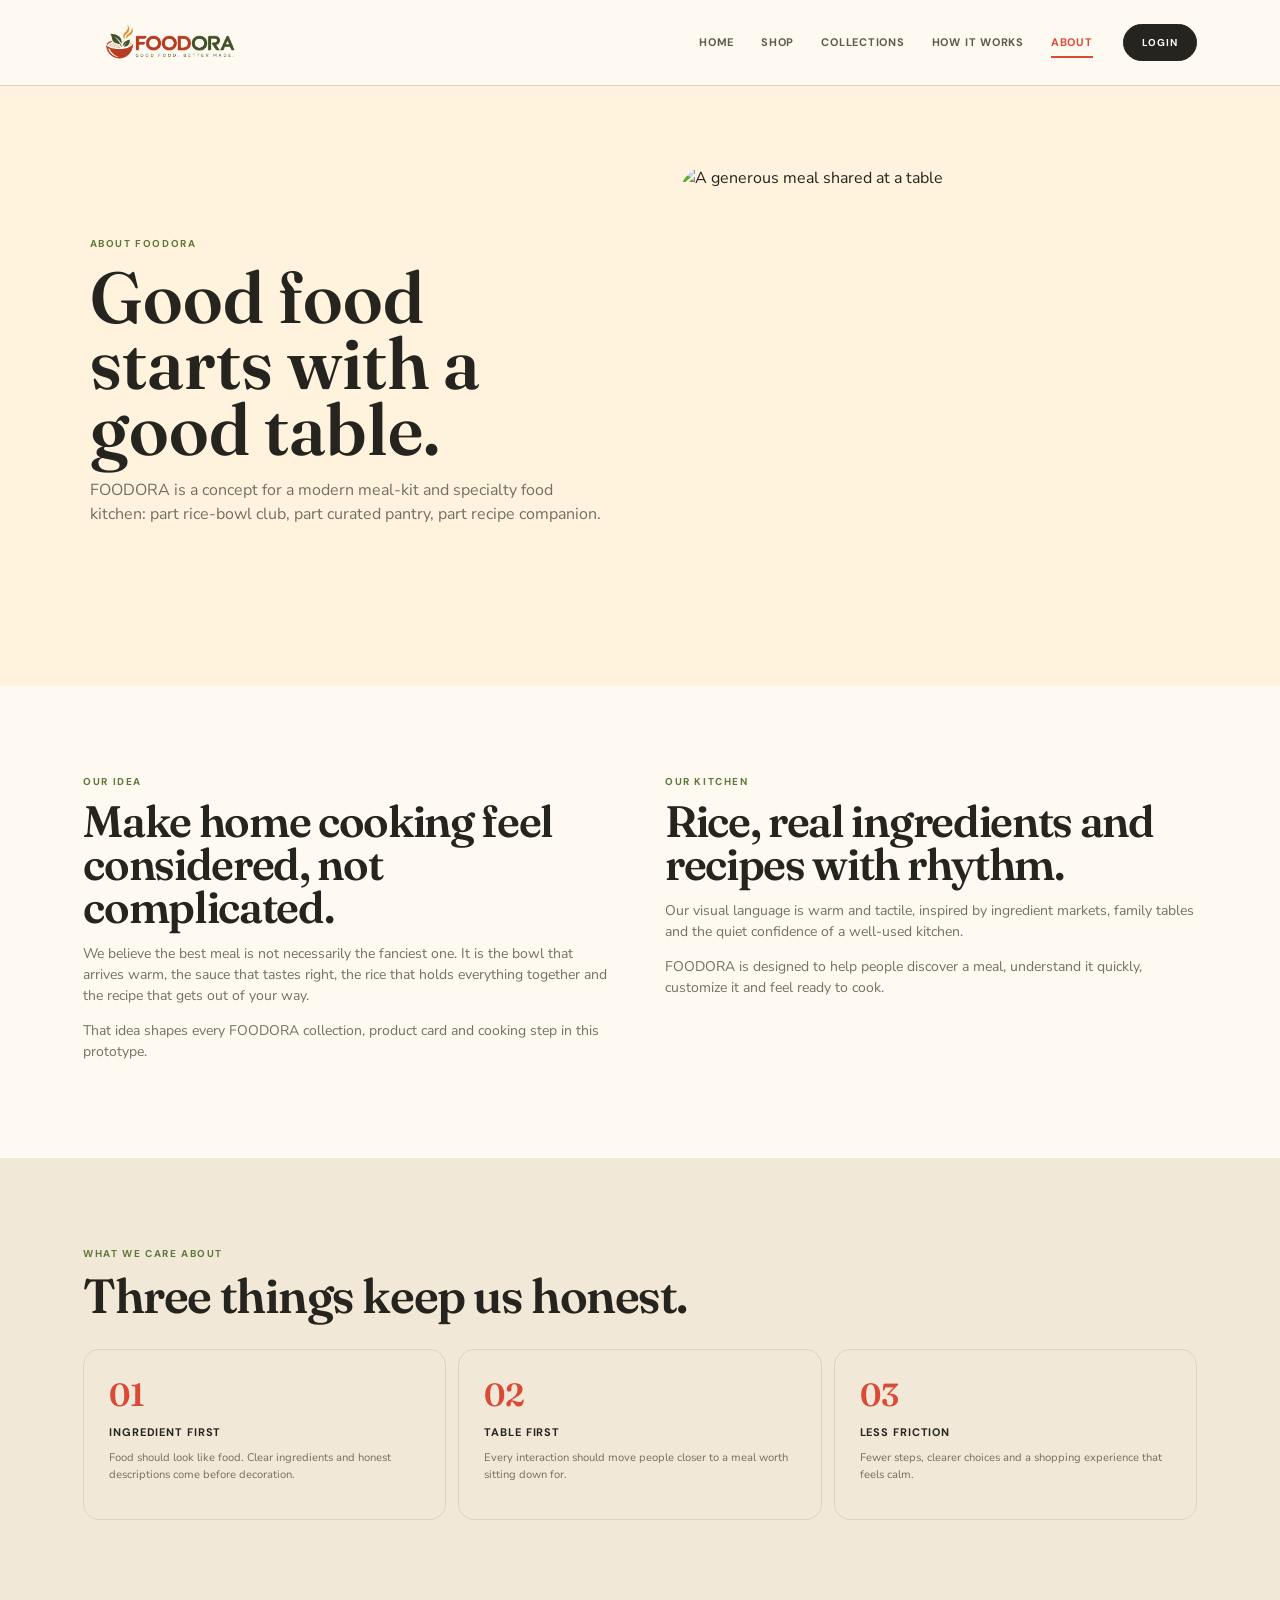
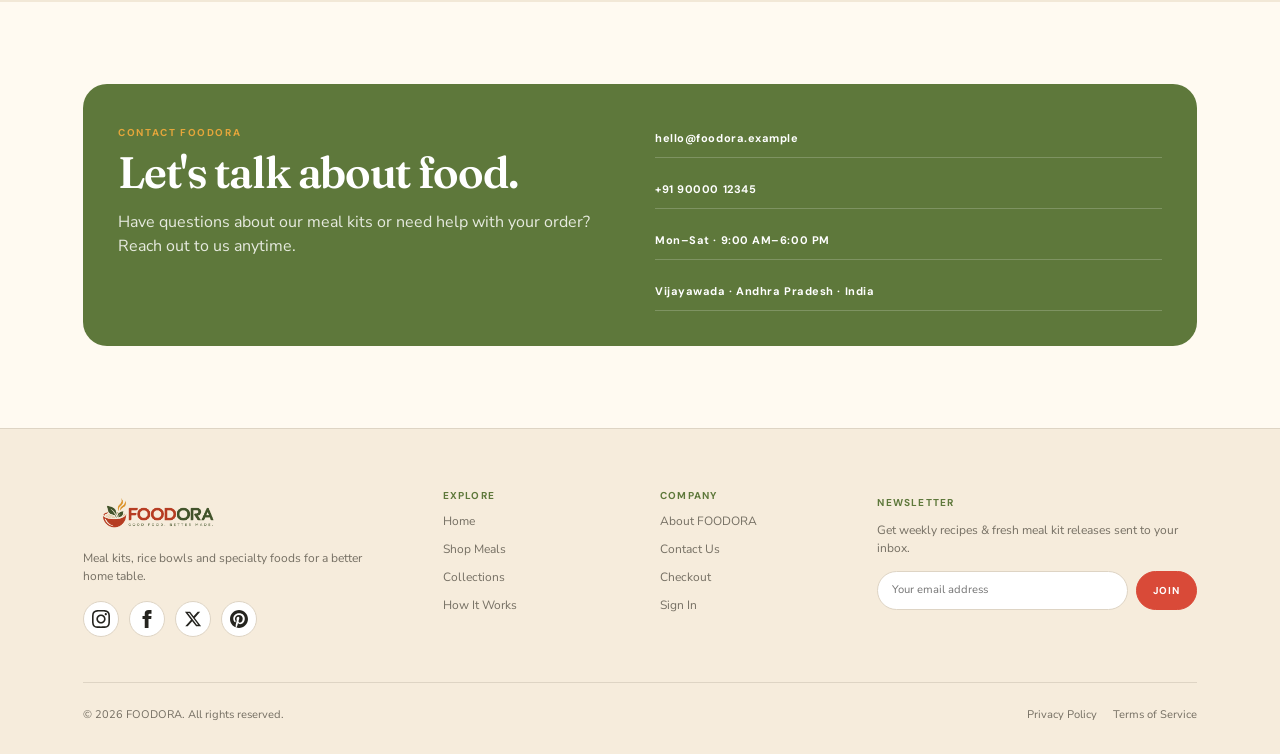
==== about.html @ ffc826ae "cret1" ====
<!doctype html><html lang="en"><head><meta charset="utf-8"><meta name="viewport" content="width=device-width,initial-scale=1"><title>About — FOODORA</title><link rel="stylesheet" href="assets/css/style.css"><link rel="stylesheet" href="assets/css/dark-mode.css"></head><body>
<header class="site-header"><a href="index.html"><img class="brand" src="assets/images/foodora-logo.png" alt="FOODORA"></a><button class="menu-toggle" onclick="toggleMenu()" aria-label="Open navigation">☰</button><nav><a href="index.html">HOME</a><a href="shop.html">SHOP</a><a href="collections.html">COLLECTIONS</a><a href="how-it-works.html">HOW IT WORKS</a><a class="active" href="about.html">ABOUT</a></nav><a class="login-btn" href="login.html">LOGIN</a></header>
<main><section class="about-hero"><div><span class="eyebrow">ABOUT FOODORA</span><h1>Good food starts with a good table.</h1><p>FOODORA is a concept for a modern meal-kit and specialty food kitchen: part rice-bowl club, part curated pantry, part recipe companion.</p></div><div class="about-image"><img src="https://images.unsplash.com/photo-1504674900247-0877df9cc836?auto=format&fit=crop&w=1400&q=85" alt="A generous meal shared at a table"></div></section>
<section class="section"><div class="about-grid"><div class="about-copy"><span class="eyebrow">OUR IDEA</span><h2>Make home cooking feel considered, not complicated.</h2><p>We believe the best meal is not necessarily the fanciest one. It is the bowl that arrives warm, the sauce that tastes right, the rice that holds everything together and the recipe that gets out of your way.</p><p>That idea shapes every FOODORA collection, product card and cooking step in this prototype.</p></div><div class="about-copy"><span class="eyebrow">OUR KITCHEN</span><h2>Rice, real ingredients and recipes with rhythm.</h2><p>Our visual language is warm and tactile, inspired by ingredient markets, family tables and the quiet confidence of a well-used kitchen.</p><p>FOODORA is designed to help people discover a meal, understand it quickly, customize it and feel ready to cook.</p></div></div></section>
<section class="section alt"><div class="section-head"><div><span class="eyebrow">WHAT WE CARE ABOUT</span><h2>Three things keep us honest.</h2></div></div><div class="values"><div class="value"><strong>01</strong><h3>INGREDIENT FIRST</h3><p>Food should look like food. Clear ingredients and honest descriptions come before decoration.</p></div><div class="value"><strong>02</strong><h3>TABLE FIRST</h3><p>Every interaction should move people closer to a meal worth sitting down for.</p></div><div class="value"><strong>03</strong><h3>LESS FRICTION</h3><p>Fewer steps, clearer choices and a shopping experience that feels calm.</p></div></div></section>
<section class="section" id="contact"><div class="contact-card"><div><span class="eyebrow" style="color:#e5a63b">CONTACT FOODORA</span><h2>Let's talk about food.</h2><p>Have questions about our meal kits or need help with your order? Reach out to us anytime.</p></div><div class="contact-details"><a href="mailto:hello@foodora.example">hello@foodora.example</a><a href="tel:+919000012345">+91 90000 12345</a><a href="#">Mon–Sat · 9:00 AM–6:00 PM</a><a href="#">Vijayawada · Andhra Pradesh · India</a></div></div></section>
</main><footer class="footer"><div class="footer-container"><div class="footer-main"><div class="footer-brand"><img src="assets/images/foodora-logo.png" alt="FOODORA"><p>Meal kits, rice bowls and specialty foods for a better home table.</p><div class="footer-social"><a href="#" aria-label="Instagram" class="social-icon"><svg width="18" height="18" fill="currentColor" viewBox="0 0 24 24"><path d="M12 2.163c3.204 0 3.584.012 4.85.07 3.252.148 4.771 1.691 4.919 4.919.058 1.265.069 1.645.069 4.849 0 3.205-.012 3.584-.069 4.849-.149 3.225-1.664 4.771-4.919 4.919-1.266.058-1.644.07-4.85.07-3.204 0-3.584-.012-4.849-.07-3.26-.149-4.771-1.699-4.919-4.92-.058-1.265-.07-1.644-.07-4.849 0-3.204.013-3.583.07-4.849.149-3.227 1.664-4.771 4.919-4.919 1.266-.057 1.645-.069 4.849-.069zm0-2.163c-3.259 0-3.667.014-4.947.072-4.358.2-6.78 2.618-6.98 6.98-.059 1.281-.073 1.689-.073 4.948 0 3.259.014 3.668.072 4.948.2 4.358 2.618 6.78 6.98 6.98 1.281.058 1.689.072 4.948.072 3.259 0 3.668-.014 4.948-.072 4.354-.2 6.782-2.618 6.979-6.98.059-1.28.073-1.689.073-4.948 0-3.259-.014-3.667-.072-4.947-.196-4.354-2.617-6.78-6.979-6.98-1.281-.059-1.69-.073-4.949-.073zm0 5.838c-3.403 0-6.162 2.759-6.162 6.162s2.759 6.163 6.162 6.163 6.162-2.759 6.162-6.163c0-3.403-2.759-6.162-6.162-6.162zm0 10.162c-2.209 0-4-1.79-4-4 0-2.209 1.791-4 4-4s4 1.791 4 4c0 2.21-1.791 4-4 4zm6.406-11.845c-.796 0-1.441.645-1.441 1.44s.645 1.44 1.441 1.44c.795 0 1.439-.645 1.439-1.44s-.644-1.44-1.439-1.44z"/></svg></a><a href="#" aria-label="Facebook" class="social-icon"><svg width="18" height="18" fill="currentColor" viewBox="0 0 24 24"><path d="M9 8H6v4h3v12h5V12h3.642L18 8h-4V6.333C14 5.374 14.5 5 15.5 5H18V0h-3.808C10.592 0 9 1.583 9 4.615V8z"/></svg></a><a href="#" aria-label="Twitter" class="social-icon"><svg width="18" height="18" fill="currentColor" viewBox="0 0 24 24"><path d="M18.244 2.25h3.308l-7.227 8.26 8.502 11.24H16.17l-5.214-6.817L4.99 21.75H1.68l7.73-8.835L1.254 2.25H8.08l4.713 6.231zm-1.161 17.52h1.833L7.084 4.126H5.117z"/></svg></a><a href="#" aria-label="Pinterest" class="social-icon"><svg width="18" height="18" fill="currentColor" viewBox="0 0 24 24"><path d="M12.017 0C5.396 0 .029 5.367.029 11.987c0 5.079 3.158 9.417 7.618 11.162-.105-.949-.199-2.403.041-3.439.219-.937 1.406-5.957 1.406-5.957s-.359-.72-.359-1.781c0-1.663.967-2.911 2.168-2.911 1.024 0 1.518.769 1.518 1.688 0 1.029-.653 2.567-.992 3.992-.285 1.193.6 2.165 1.775 2.165 2.128 0 3.768-2.245 3.768-5.487 0-2.861-2.063-4.869-5.008-4.869-3.41 0-5.409 2.562-5.409 5.199 0 1.033.394 2.143.889 2.741.099.12.112.225.085.345-.09.375-.293 1.199-.334 1.363-.053.225-.172.271-.401.165-1.495-.69-2.433-2.878-2.433-4.646 0-3.776 2.748-7.252 7.92-7.252 4.158 0 7.392 2.967 7.392 6.923 0 4.135-2.607 7.462-6.233 7.462-1.214 0-2.354-.629-2.758-1.379l-.749 2.848c-.269 1.045-1.004 2.352-1.498 3.146 1.123.345 2.306.535 3.55.535 6.607 0 11.985-5.365 11.985-11.987C23.97 5.367 18.62 0 12.017 0z"/></svg></a></div></div><div class="footer-col"><b>EXPLORE</b><a href="index.html">Home</a><a href="shop.html">Shop Meals</a><a href="collections.html">Collections</a><a href="how-it-works.html">How It Works</a></div><div class="footer-col"><b>COMPANY</b><a href="about.html">About FOODORA</a><a href="#contact">Contact Us</a><a href="checkout.html">Checkout</a><a href="login.html">Sign In</a></div><div class="footer-newsletter"><b>NEWSLETTER</b><p>Get weekly recipes & fresh meal kit releases sent to your inbox.</p><form class="newsletter-form" onsubmit="event.preventDefault();toast('Subscribed to FOODORA updates!');this.reset()"><input type="email" placeholder="Your email address" required aria-label="Email address for newsletter"><button type="submit">JOIN</button></form></div></div><div class="footer-bottom"><p>© 2026 FOODORA. All rights reserved.</p><div class="footer-legal"><a href="about.html">Privacy Policy</a><a href="about.html">Terms of Service</a></div></div></div></footer><script src="assets/js/main.js"></script></body></html>
---- assets/css/style.css ----
@import url('https://fonts.googleapis.com/css2?family=DM+Sans:wght@400;500;600;700&family=Fraunces:opsz,wght@9..144,500;9..144,600;9..144,700&family=Nunito+Sans:wght@400;600;700&display=swap');

:root {
    --cream: #fff3de;
    --paper: #fffaf1;
    --ink: #25241f;
    --muted: #756f63;
    --red: #d94a38;
    --green: #5e783b;
    --mustard: #e5a63b;
    --line: #ded4c4;
    --shadow: 0 20px 60px rgba(60, 45, 25, .11);
    --serif: 'Fraunces', serif;
    --sans: 'Nunito Sans', sans-serif;
    --nav: 'DM Sans', sans-serif
}

* {
    box-sizing: border-box
}

html {
    scroll-behavior: smooth
}

body {
    margin: 0;
    background: var(--paper);
    color: var(--ink);
    font-family: var(--sans);
    line-height: 1.5
}

a {
    text-decoration: none;
    color: inherit
}

button,
input,
select {
    font: inherit
}

button {
    cursor: pointer
}

img {
    display: block
}

.site-header {
    height: 86px;
    padding: 0 6.5%;
    display: flex;
    align-items: center;
    gap: 30px;
    border-bottom: 1px solid var(--line);
    position: sticky;
    top: 0;
    z-index: 50;
    background: rgba(255, 250, 241, .96);
    backdrop-filter: blur(16px)
}

.brand {
    width: 178px;
    height: 58px;
    display: block;
    object-fit: contain;
    object-position: left center
}

.site-header nav {
    display: flex;
    gap: 27px;
    margin-left: auto;
    align-items: center
}

.site-header nav a {
    font-family: var(--nav);
    font-size: 11px;
    font-weight: 700;
    letter-spacing: .07em;
    color: #5f5a50;
    position: relative;
    padding: 8px 0
}

.site-header nav a:hover,
.site-header nav a.active {
    color: var(--red)
}

.site-header nav a.active:after {
    content: '';
    position: absolute;
    height: 2px;
    background: var(--red);
    left: 0;
    right: 0;
    bottom: 1px
}

.login-btn {
    border: 1px solid var(--ink);
    background: var(--ink);
    color: #fff;
    border-radius: 999px;
    padding: 11px 18px;
    font: 700 10px var(--nav);
    letter-spacing: .1em
}

.login-btn:hover {
    background: var(--red);
    border-color: var(--red)
}

.menu-toggle {
    display: none;
    border: 1px solid var(--line);
    background: var(--cream);
    width: 40px;
    height: 40px;
    border-radius: 50%;
    font-size: 20px
}

.eyebrow {
    font: 700 10px var(--nav);
    letter-spacing: .16em;
    color: var(--green);
    text-transform: uppercase
}

.hero {
    padding: 74px 6.5% 85px;
    display: grid;
    grid-template-columns: 1fr 1fr;
    gap: 7%;
    align-items: center;
    min-height: 650px;
    background: radial-gradient(circle at 85% 40%, rgba(229, 166, 59, .18), transparent 33%), var(--cream)
}

.hero h1 {
    font: 600 clamp(58px, 7vw, 94px)/.91 var(--serif);
    margin: 14px 0 25px;
    letter-spacing: -.04em
}

.hero h1 em,
.section h2 em,
.pairing-section em {
    color: var(--red);
    font-style: italic
}

.hero-copy>p:not(.eyebrow) {
    max-width: 570px;
    color: var(--muted);
    font-size: 17px;
    line-height: 1.7
}

.hero-actions {
    display: flex;
    gap: 15px;
    align-items: center;
    margin-top: 32px
}

.primary-btn,
.outline-btn {
    display: inline-flex;
    align-items: center;
    justify-content: center;
    border-radius: 999px;
    padding: 14px 22px;
    font: 700 10px var(--nav);
    letter-spacing: .1em;
    text-transform: uppercase;
    transition: .25s
}

.primary-btn {
    background: var(--red);
    color: #fff;
    border: 1px solid var(--red)
}

.primary-btn:hover {
    transform: translateY(-2px);
    box-shadow: 0 12px 25px rgba(217, 74, 56, .2)
}

.outline-btn {
    background: transparent;
    border: 1px solid var(--ink)
}

.outline-btn:hover {
    background: var(--ink);
    color: #fff
}

.text-link {
    font: 700 10px var(--nav);
    letter-spacing: .1em;
    color: var(--ink)
}

.hero-visual {
    position: relative;
    min-height: 480px;
    display: grid;
    place-items: center
}

.hero-plate {
    width: min(450px, 85%);
    aspect-ratio: 1;
    border-radius: 50%;
    overflow: hidden;
    box-shadow: var(--shadow);
    border: 15px solid rgba(255, 255, 255, .7);
    transform: rotate(-3deg)
}

.hero-plate img {
    width: 100%;
    height: 100%;
    object-fit: cover
}

.floating-note {
    position: absolute;
    background: #fffaf1;
    border: 1px solid var(--line);
    padding: 12px 15px;
    border-radius: 12px;
    box-shadow: var(--shadow);
    font: 700 10px var(--nav);
    letter-spacing: .08em;
    color: var(--ink)
}

.note-a {
    top: 11%;
    left: 5%
}

.note-b {
    right: 0;
    bottom: 16%
}

.note-c {
    left: 9%;
    bottom: 4%;
    color: var(--red)
}

.section {
    padding: 82px 6.5%
}

.section.alt {
    background: #f2e8d7
}

.section-head {
    display: flex;
    justify-content: space-between;
    align-items: end;
    gap: 25px;
    margin-bottom: 30px
}

.section h2 {
    font: 600 48px/.98 var(--serif);
    margin: 8px 0 0;
    letter-spacing: -.03em
}

.collection-rail {
    display: grid;
    grid-auto-flow: column;
    grid-auto-columns: minmax(145px, 1fr);
    overflow-x: auto;
    gap: 14px;
    padding-bottom: 8px;
    scrollbar-width: thin
}

.collection-rail a {
    background: #fff;
    border: 1px solid var(--line);
    border-radius: 18px;
    padding: 10px;
    min-width: 145px;
    transition: .25s;
    display: flex;
    flex-direction: column;
    height: 100%
}

.collection-rail a:hover {
    transform: translateY(-4px);
    box-shadow: var(--shadow);
    border-color: var(--mustard)
}

.rail-image {
    display: block;
    aspect-ratio: 1;
    border-radius: 12px;
    overflow: hidden;
    margin-bottom: 10px
}

.rail-image img {
    width: 100%;
    height: 100%;
    object-fit: cover
}

.collection-rail b {
    display: block;
    font: 700 11px var(--nav)
}

.collection-rail small {
    font-size: 10px;
    color: var(--muted);
    margin-top: auto
}

.product-grid {
    display: grid;
    grid-template-columns: repeat(4, 1fr);
    gap: 18px
}

.product-card {
    background: #fff;
    border: 1px solid var(--line);
    border-radius: 20px;
    overflow: hidden;
    transition: .28s;
    min-width: 0;
    display: flex;
    flex-direction: column;
    height: 100%
}

.product-card:hover {
    transform: translateY(-5px);
    box-shadow: var(--shadow)
}

.meal-image {
    position: relative;
    display: block;
    aspect-ratio: 1.08;
    overflow: hidden;
    background: #eee;
    flex: none
}

.meal-image img {
    position: absolute;
    inset: 0;
    width: 100%;
    height: 100%;
    object-fit: cover;
    transition: opacity .4s, transform .55s
}

.meal-image img:nth-of-type(2) {
    opacity: 0
}

.product-card:hover .meal-image img:first-of-type {
    opacity: 0;
    transform: scale(1.04)
}

.product-card:hover .meal-image img:nth-of-type(2) {
    opacity: 1;
    transform: scale(1.04)
}

.badge {
    position: absolute;
    z-index: 2;
    top: 12px;
    left: 12px;
    background: var(--cream);
    color: var(--green);
    padding: 6px 10px;
    border-radius: 999px;
    font: 700 9px var(--nav);
    letter-spacing: .09em
}

.view-meal {
    position: absolute;
    z-index: 3;
    right: 12px;
    bottom: 12px;
    background: rgba(255, 250, 241, .96);
    color: var(--ink);
    padding: 8px 12px;
    border-radius: 999px;
    font: 700 9px var(--nav);
    letter-spacing: .08em;
    opacity: 0;
    transform: translateY(6px);
    transition: .25s
}

.product-card:hover .view-meal {
    opacity: 1;
    transform: none
}

.meal-image.added img:first-of-type {
    transform: scale(1.08)
}

.product-info {
    padding: 17px;
    display: flex;
    flex-direction: column;
    flex: 1;
    justify-content: space-between
}

.card-meta {
    display: flex;
    justify-content: space-between;
    color: var(--muted);
    font: 700 10px var(--nav);
    letter-spacing: .08em
}

.card-meta span:last-child {
    color: var(--red)
}

.product-info h3 {
    font: 600 24px/1.05 var(--serif);
    margin: 11px 0 7px
}

.product-info p {
    font-size: 12px;
    color: var(--muted);
    margin: 0 0 16px;
    line-height: 1.55;
    min-height: auto
}

.price-row {
    display: flex;
    align-items: center;
    justify-content: space-between;
    gap: 10px;
    margin-top: auto;
    padding-top: 10px
}

.price-row b {
    font: 700 16px var(--nav)
}

.price-row del {
    font-size: 11px;
    color: var(--muted);
    margin-left: 6px
}

.add {
    border: 1px solid var(--ink);
    background: var(--ink);
    color: #fff;
    padding: 10px 14px;
    border-radius: 999px;
    font: 700 9px var(--nav);
    letter-spacing: .08em;
    white-space: nowrap
}

.add:hover {
    background: var(--red);
    border-color: var(--red)
}

.story-grid {
    display: grid;
    grid-template-columns: .9fr 1.1fr;
    gap: 8%;
    align-items: start
}

.story-copy h2 {
    font: 600 56px/.96 var(--serif);
    margin: 8px 0 18px
}

.story-copy p {
    color: var(--muted);
    max-width: 510px
}

.numbered-list {
    display: grid;
    gap: 0
}

.numbered-list div {
    display: grid;
    grid-template-columns: 52px 1fr;
    gap: 18px;
    padding: 18px 0;
    border-bottom: 1px solid var(--line)
}

.numbered-list b {
    font: 600 22px var(--serif);
    color: var(--red)
}

.numbered-list h3 {
    font: 700 13px var(--nav);
    letter-spacing: .08em;
    margin: 0 0 5px
}

.numbered-list p {
    margin: 0;
    color: var(--muted);
    font-size: 13px
}

.editorial-band {
    background: var(--green);
    color: #fff;
    display: grid;
    grid-template-columns: 1fr 1fr;
    align-items: center;
    gap: 5%;
    padding: 60px 7%;
    overflow: hidden
}

.editorial-band h2 {
    font: 600 52px/.95 var(--serif);
    margin: 8px 0
}

.editorial-band p {
    color: #e5e9dc;
    max-width: 500px
}

.editorial-band .outline-btn:hover {
    background: #fff;
    color: var(--green);
    border-color: #fff
}

.editorial-image {
    height: 300px;
    border-radius: 160px 160px 20px 20px;
    overflow: hidden
}

.editorial-image img {
    width: 100%;
    height: 100%;
    object-fit: cover
}

.page {
    padding: 75px 6.5%
}

.page-intro {
    max-width: 760px;
    margin-bottom: 45px
}

.page-intro h1 {
    font: 600 clamp(52px, 6vw, 76px)/.95 var(--serif);
    margin: 10px 0 16px
}

.page-intro p:not(.eyebrow) {
    color: var(--muted);
    font-size: 17px;
    max-width: 620px
}

.shop-layout {
    display: grid;
    grid-template-columns: 220px 1fr;
    gap: 42px
}

.filter-column {
    position: sticky;
    top: 110px;
    height: max-content
}

.filter-block {
    padding: 18px 0;
    border-bottom: 1px solid var(--line)
}

.filter-block:first-child {
    padding-top: 0
}

.filter-block h3 {
    font: 700 10px var(--nav);
    letter-spacing: .12em;
    margin: 0 0 12px
}

.filter-list {
    display: flex;
    flex-wrap: wrap;
    gap: 7px
}

.filter-list button {
    border: 1px solid var(--line);
    background: transparent;
    padding: 8px 10px;
    border-radius: 999px;
    font: 700 9px var(--nav);
    color: var(--muted)
}

.filter-list button:hover,
.filter-list button.active {
    background: var(--ink);
    color: #fff;
    border-color: var(--ink)
}

.category-stack {
    display: grid;
    gap: 7px
}

.category-stack button {
    border: 0;
    background: transparent;
    text-align: left;
    padding: 7px 0;
    font: 700 10px var(--nav);
    letter-spacing: .08em;
    color: var(--muted)
}

.category-stack button.active {
    color: var(--red);
    padding-left: 10px;
    border-left: 3px solid var(--red)
}

.price-control input {
    width: 100%;
    accent-color: var(--red)
}

.price-line {
    display: flex;
    justify-content: space-between;
    font: 700 10px var(--nav);
    margin-top: 6px
}

.shop-main {
    min-width: 0
}

.shop-toolbar {
    display: flex;
    align-items: center;
    gap: 12px;
    margin-bottom: 22px
}

.search-wrap {
    position: relative;
    flex: 1
}

.search-wrap input {
    width: 100%;
    padding: 16px 19px;
    border: 1px solid var(--line);
    background: #fff;
    border-radius: 14px;
    outline: none
}

.search-wrap input:focus {
    border-color: var(--red);
    box-shadow: 0 0 0 4px rgba(217, 74, 56, .08)
}

.search-suggestions {
    position: absolute;
    left: 0;
    right: 0;
    top: 58px;
    background: #fff;
    border: 1px solid var(--line);
    border-radius: 14px;
    box-shadow: var(--shadow);
    z-index: 20;
    display: none;
    overflow: hidden
}

.search-suggestions.show {
    display: block
}

.search-suggestions a {
    display: flex;
    gap: 10px;
    align-items: center;
    padding: 10px 12px
}

.search-suggestions a:hover {
    background: var(--cream)
}

.suggest-image {
    width: 40px;
    height: 40px;
    border-radius: 9px;
    overflow: hidden;
    flex: none
}

.suggest-image img {
    width: 100%;
    height: 100%;
    object-fit: cover
}

.search-suggestions b,
.search-suggestions small {
    display: block
}

.search-suggestions small {
    font-size: 10px;
    color: var(--muted)
}

.sort-control {
    position: relative
}

.sort-button {
    border: 1px solid var(--line);
    background: #fff;
    border-radius: 14px;
    padding: 16px 16px;
    font: 700 9px var(--nav);
    min-width: 155px;
    text-align: left
}

.sort-menu {
    display: none;
    position: absolute;
    right: 0;
    top: 53px;
    width: 190px;
    background: #fff;
    border: 1px solid var(--line);
    border-radius: 14px;
    box-shadow: var(--shadow);
    z-index: 10;
    padding: 6px
}

.sort-menu.open {
    display: grid
}

.sort-menu button {
    border: 0;
    background: transparent;
    text-align: left;
    padding: 10px;
    border-radius: 9px;
    font-size: 10px
}

.sort-menu button:hover,
.sort-menu button.active {
    background: var(--cream);
    color: var(--red)
}

.result-row {
    display: flex;
    justify-content: space-between;
    align-items: center;
    margin-bottom: 15px
}

.result-row span {
    font: 700 10px var(--nav);
    letter-spacing: .1em;
    color: var(--muted)
}

.collection-strip {
    margin: 35px 0;
    background: var(--cream);
    padding: 22px;
    border-radius: 20px
}

.collection-strip h3 {
    font: 600 28px var(--serif);
    margin: 0 0 14px
}

.collection-strip .mini-collections {
    display: flex;
    gap: 9px;
    overflow: auto
}

.mini-collections a {
    white-space: nowrap;
    border: 1px solid var(--line);
    background: #fff;
    padding: 10px 13px;
    border-radius: 999px;
    font: 700 9px var(--nav)
}

.mini-collections a:hover {
    border-color: var(--red);
    color: var(--red)
}

.shop-note {
    display: grid;
    grid-template-columns: 1fr 1fr;
    gap: 20px;
    margin-top: 65px
}

.note-panel {
    padding: 30px;
    background: var(--green);
    color: #fff;
    border-radius: 20px
}

.note-panel:nth-child(2) {
    background: var(--red)
}

.note-panel h3 {
    font: 600 34px var(--serif);
    margin: 8px 0
}

.note-panel p {
    color: #f6f0e6;
    font-size: 13px
}

.empty-results {
    grid-column: 1/-1;
    text-align: center;
    padding: 70px 20px;
    border: 1px dashed var(--line);
    border-radius: 20px
}

.empty-art {
    width: 55px;
    height: 55px;
    border: 1px solid var(--mustard);
    border-radius: 50%;
    display: grid;
    place-items: center;
    margin: 0 auto 15px;
    color: var(--red);
    font-size: 24px
}

.empty-results h3 {
    font: 600 30px var(--serif);
    margin: 0
}

.empty-results p {
    color: var(--muted)
}

.collection-grid {
    display: grid;
    grid-template-columns: repeat(3, 1fr);
    gap: 18px
}

.collection-card {
    background: #fff;
    border: 1px solid var(--line);
    border-radius: 20px;
    overflow: hidden;
    transition: .3s;
    display: flex;
    flex-direction: column;
    height: 100%
}

.collection-card:hover {
    transform: translateY(-5px);
    box-shadow: var(--shadow)
}

.collection-card.featured {
    grid-column: span 2;
    grid-row: span 2
}

.collection-image {
    height: 250px;
    overflow: hidden;
    flex: none
}

.collection-card.featured .collection-image {
    height: 370px
}

.collection-image img {
    width: 100%;
    height: 100%;
    object-fit: cover;
    transition: .6s
}

.collection-card:hover .collection-image img {
    transform: scale(1.045)
}

.collection-copy {
    padding: 22px;
    display: flex;
    flex-direction: column;
    flex: 1
}

.collection-copy>span {
    font: 700 9px var(--nav);
    letter-spacing: .12em;
    color: var(--green)
}

.collection-copy h2 {
    font: 600 32px var(--serif);
    margin: 8px 0
}

.collection-copy p {
    color: var(--muted);
    font-size: 12px;
    margin: 0 0 16px;
    line-height: 1.55;
    min-height: auto
}

.collection-copy b {
    font: 700 10px var(--nav);
    letter-spacing: .08em;
    color: var(--red);
    margin-top: auto;
    padding-top: 10px
}

.collection-extra {
    margin-top: 65px;
    display: grid;
    grid-template-columns: 1fr 1fr;
    gap: 18px
}

.collection-extra .big-copy {
    background: var(--cream);
    padding: 38px;
    border-radius: 20px
}

.big-copy h2 {
    font: 600 44px/.98 var(--serif);
    margin: 8px 0
}

.big-copy p {
    color: var(--muted)
}

.table-rules {
    display: grid;
    grid-template-columns: repeat(3, 1fr);
    gap: 10px
}

.table-rules div {
    padding: 25px;
    border: 1px solid var(--line);
    border-radius: 16px
}

.table-rules b {
    font: 600 28px var(--serif);
    color: var(--red)
}

.table-rules span {
    display: block;
    font-size: 11px;
    color: var(--muted);
    margin-top: 6px
}

.how-hero {
    display: grid;
    grid-template-columns: 1fr 1fr;
    gap: 7%;
    align-items: center;
    background: var(--cream);
    padding: 80px 7%
}

.how-hero h1 {
    font: 600 72px/.92 var(--serif);
    margin: 10px 0 18px
}

.how-visual {
    height: 450px;
    border-radius: 20px;
    overflow: hidden
}

.how-visual img {
    width: 100%;
    height: 100%;
    object-fit: cover
}

.how-steps {
    display: grid;
    grid-template-columns: repeat(4, 1fr);
    gap: 0;
    border-top: 1px solid var(--line);
    border-bottom: 1px solid var(--line)
}

.how-step {
    padding: 35px 25px;
    border-right: 1px solid var(--line)
}

.how-step:last-child {
    border-right: 0
}

.how-step strong {
    font: 600 42px var(--serif);
    color: var(--red)
}

.how-step h3 {
    font: 700 11px var(--nav);
    letter-spacing: .1em
}

.how-step p {
    color: var(--muted);
    font-size: 12px
}

.how-panels {
    display: grid;
    grid-template-columns: 1fr 1fr;
    gap: 20px
}

.how-panel {
    padding: 35px;
    border-radius: 20px;
    border: 1px solid var(--line);
    background: #fff
}

.how-panel h2 {
    font: 600 38px var(--serif);
    margin: 7px 0
}

.how-panel p {
    color: var(--muted)
}

.detail-hero {
    padding: 70px 6.5%;
    display: grid;
    grid-template-columns: 1.05fr .95fr;
    gap: 7%;
    align-items: start
}

.detail-gallery {
    position: sticky;
    top: 110px
}

.detail-main {
    aspect-ratio: 1;
    border-radius: 24px;
    overflow: hidden;
    background: var(--cream)
}

.detail-main img {
    width: 100%;
    height: 100%;
    object-fit: cover
}

.detail-thumbs {
    display: flex;
    gap: 10px;
    margin-top: 10px
}

.detail-thumbs button {
    width: 68px;
    height: 68px;
    padding: 0;
    border: 2px solid transparent;
    border-radius: 11px;
    overflow: hidden;
    background: #fff
}

.detail-thumbs button.active {
    border-color: var(--red)
}

.detail-thumbs img {
    width: 100%;
    height: 100%;
    object-fit: cover
}

.detail-copy {
    padding-top: 14px
}

.detail-copy h1 {
    font: 600 clamp(48px, 5vw, 72px)/.93 var(--serif);
    margin: 10px 0 18px
}

.detail-rating {
    color: var(--red);
    font-size: 13px
}

.detail-rating span {
    color: var(--muted);
    margin-left: 8px
}

.detail-copy>p {
    color: var(--muted);
    font-size: 16px;
    line-height: 1.75;
    max-width: 580px
}

.detail-price {
    font: 700 30px var(--nav);
    margin: 25px 0
}

.detail-price del {
    font-size: 13px;
    color: var(--muted);
    margin-left: 8px
}

.serving-choice>b {
    font: 700 9px var(--nav);
    letter-spacing: .1em
}

.serving-choice>div {
    display: flex;
    gap: 8px;
    margin-top: 9px
}

.serving-choice button {
    width: 45px;
    height: 40px;
    border: 1px solid var(--line);
    background: #fff;
    border-radius: 10px
}

.serving-choice button.active {
    background: var(--red);
    border-color: var(--red);
    color: #fff
}

.detail-facts {
    display: flex;
    flex-wrap: wrap;
    gap: 7px;
    margin: 20px 0
}

.detail-facts span {
    background: var(--cream);
    padding: 8px 11px;
    border-radius: 999px;
    font: 700 9px var(--nav)
}

.wide {
    width: 100%
}



.ingredient-section,
.nutrition-section,
.recipe-section,
.pairing-section {
    padding: 75px 6.5%;
    border-top: 1px solid var(--line)
}

.ingredient-section,
.nutrition-section,
.pairing-section {
    display: grid;
    grid-template-columns: .75fr 1.25fr;
    gap: 7%;
    align-items: start
}

.section-intro h2,
.pairing-section h2 {
    font: 600 48px/.98 var(--serif);
    margin: 8px 0 14px
}

.section-intro p,
.pairing-section>div:first-child p {
    color: var(--muted);
    font-size: 13px;
    max-width: 400px
}

.ingredient-grid {
    display: grid;
    grid-template-columns: repeat(5, 1fr);
    gap: 10px
}

.ingredient-card {
    background: var(--cream);
    border-radius: 15px;
    padding: 18px;
    min-height: 135px
}

.ingredient-card span {
    font: 600 24px var(--serif);
    color: var(--red)
}

.ingredient-card b {
    display: block;
    font-size: 13px;
    margin-top: 24px
}

.ingredient-card small {
    display: block;
    color: var(--muted);
    margin-top: 3px
}

.nutrition-grid {
    display: grid;
    grid-template-columns: repeat(5, 1fr);
    gap: 9px
}

.nutrition-grid>div {
    border: 1px solid var(--line);
    border-radius: 14px;
    padding: 16px
}

.nutrition-grid b {
    font: 700 15px var(--nav)
}

.nutrition-grid span {
    display: block;
    color: var(--muted);
    font-size: 10px;
    margin: 5px 0 14px
}

.nutrition-grid i {
    height: 5px;
    border-radius: 99px;
    background: var(--cream);
    display: block;
    overflow: hidden
}

.nutrition-grid em {
    display: block;
    width: 65%;
    height: 100%;
    background: var(--green)
}

.center {
    text-align: center;
    margin: auto
}

.recipe-section {
    background: var(--cream)
}

.progress-steps {
    display: flex;
    justify-content: center;
    gap: 8px;
    margin: 35px 0 18px
}

.progress-steps button {
    border: 1px solid var(--line);
    background: #fff;
    border-radius: 999px;
    padding: 12px 18px;
    display: flex;
    gap: 8px;
    align-items: center
}

.progress-steps button b {
    color: var(--red);
    font-size: 11px
}

.progress-steps button span {
    font: 700 9px var(--nav);
    letter-spacing: .08em
}

.progress-steps button.active {
    background: var(--red);
    border-color: var(--red);
    color: #fff
}

.progress-steps button.active b {
    color: #fff
}

.recipe-stage {
    max-width: 760px;
    margin: auto;
    background: #fff;
    border: 1px solid var(--line);
    border-radius: 20px;
    padding: 35px;
    display: flex;
    gap: 25px;
    align-items: center
}

.recipe-stage>div:first-child {
    font: 600 55px var(--serif);
    color: var(--red)
}

.recipe-stage h3 {
    font: 600 30px var(--serif);
    margin: 4px 0
}

.recipe-stage p {
    color: var(--muted);
    margin: 0
}

.pair-grid {
    display: grid;
    gap: 9px
}

.pair-card {
    display: grid;
    grid-template-columns: 70px 1fr 38px;
    gap: 12px;
    align-items: center;
    border: 1px solid var(--line);
    border-radius: 15px;
    background: #fff;
    padding: 8px
}

.pair-card>div {
    width: 70px;
    height: 70px;
    border-radius: 10px;
    overflow: hidden
}

.pair-card img {
    width: 100%;
    height: 100%;
    object-fit: cover
}

.pair-card span b,
.pair-card span small {
    display: block
}

.pair-card span small {
    color: var(--muted);
    font-size: 10px;
    margin-top: 4px
}

.pair-card button {
    border: 0;
    width: 34px;
    height: 34px;
    border-radius: 50%;
    background: var(--cream);
    font-size: 20px
}

.checkout {
    padding: 75px 6.5%;
    display: grid;
    grid-template-columns: 1.1fr .9fr;
    gap: 7%;
    align-items: start
}

.checkout h1 {
    font: 600 60px/.95 var(--serif);
    margin: 8px 0 35px
}

.checkout-form {
    display: grid;
    gap: 15px
}

.checkout-form label {
    font: 700 9px var(--nav);
    letter-spacing: .08em
}

.checkout-form input,
.checkout-form textarea {
    display: block;
    width: 100%;
    margin-top: 7px;
    border: 1px solid var(--line);
    border-radius: 12px;
    padding: 14px;
    background: #fff;
    outline: none
}

.checkout-form textarea {
    min-height: 100px;
    resize: vertical
}

.slot-grid {
    display: grid;
    grid-template-columns: repeat(3, 1fr);
    gap: 8px;
    margin-top: 7px
}

.slot {
    border: 1px solid var(--line);
    background: #fff;
    border-radius: 12px;
    padding: 12px;
    text-align: left
}

.slot b,
.slot span {
    display: block
}

.slot b {
    font-size: 11px
}

.slot span {
    font-size: 10px;
    color: var(--muted);
    margin-top: 4px
}

.slot.active {
    border-color: var(--red);
    box-shadow: inset 0 0 0 1px var(--red);
    background: var(--cream)
}

.payment-row {
    display: flex;
    gap: 8px
}

.payment-row label {
    border: 1px solid var(--line);
    background: #fff;
    border-radius: 12px;
    padding: 12px;
    flex: 1;
    letter-spacing: 0
}

.payment-row input {
    width: auto;
    display: inline-block;
    margin: 0
}

.checkout-summary {
    background: var(--cream);
    border-radius: 20px;
    padding: 25px;
    position: sticky;
    top: 110px
}

.checkout-summary h2 {
    font: 600 30px var(--serif);
    margin: 5px 0 18px
}

.order-line {
    display: grid;
    grid-template-columns: 55px 1fr auto;
    gap: 10px;
    align-items: center;
    padding: 12px 0;
    border-bottom: 1px solid var(--line)
}

.order-thumb {
    width: 55px;
    height: 55px;
    border-radius: 99px;
    overflow: hidden
}

.order-thumb img {
    width: 100%;
    height: 100%;
    object-fit: cover
}

.order-line b,
.order-line small {
    display: block
}

.order-line small {
    color: var(--muted);
    font-size: 10px;
    margin-top: 3px
}

.summary-total {
    display: flex;
    justify-content: space-between;
    margin-top: 18px;
    font: 700 15px var(--nav)
}

.confirmation-card {
    grid-column: 1/-1;
    text-align: center;
    padding: 80px 20px
}

.success-mark {
    display: grid;
    place-items: center;
    width: 70px;
    height: 70px;
    background: var(--green);
    color: #fff;
    border-radius: 50%;
    margin: 0 auto 20px;
    font-size: 28px
}

.confirmation-card h1 {
    font: 600 72px/.9 var(--serif)
}

.confirmation-card h1 em {
    color: var(--red);
    font-style: italic
}

.confirmation-card p {
    color: var(--muted)
}

.about-hero {
    padding: 80px 7%;
    display: grid;
    grid-template-columns: 1fr 1fr;
    gap: 7%;
    background: var(--cream);
    align-items: center
}

.about-hero h1 {
    font: 600 72px/.92 var(--serif);
    margin: 10px 0
}

.about-hero p {
    color: var(--muted);
    font-size: 16px;
    max-width: 560px
}

.about-image {
    height: 440px;
    border-radius: 30px 30px 160px 30px;
    overflow: hidden
}

.about-image img {
    width: 100%;
    height: 100%;
    object-fit: cover
}

.about-grid {
    display: grid;
    grid-template-columns: 1fr 1fr;
    gap: 50px
}

.about-copy h2,
.contact-card h2 {
    font: 600 44px/.98 var(--serif);
    margin: 8px 0
}

.about-copy p {
    color: var(--muted);
    font-size: 14px
}

.values {
    display: grid;
    grid-template-columns: repeat(3, 1fr);
    gap: 12px
}

.value {
    padding: 25px;
    border: 1px solid var(--line);
    border-radius: 16px
}

.value strong {
    font: 600 32px var(--serif);
    color: var(--red)
}

.value h3 {
    font: 700 11px var(--nav);
    letter-spacing: .08em
}

.value p {
    color: var(--muted);
    font-size: 11px
}

.contact-card {
    background: var(--green);
    color: #fff;
    border-radius: 24px;
    padding: 35px;
    display: grid;
    grid-template-columns: 1fr 1fr;
    gap: 30px
}

.contact-card p {
    color: #e6eadf
}

.contact-details {
    display: grid;
    gap: 12px
}

.contact-details a {
    padding: 12px 0;
    border-bottom: 1px solid rgba(255, 255, 255, .2);
    font: 700 11px var(--nav);
    letter-spacing: .05em
}

.footer {
    padding: 60px 6.5% 30px;
    border-top: 1px solid var(--line);
    background: #f6ecdc;
}

.footer-container {
    max-width: 1250px;
    margin: 0 auto;
}

.footer-main {
    display: grid;
    grid-template-columns: 1.8fr 1fr 1fr 1.8fr;
    gap: 40px;
    margin-bottom: 45px;
}

.footer-brand img {
    width: 150px;
    height: 50px;
    object-fit: contain;
    object-position: left;
}

.footer-brand p {
    color: var(--muted);
    max-width: 300px;
    font-size: 12px;
    margin: 10px 0 16px;
    line-height: 1.5;
}

.footer-social {
    display: flex;
    gap: 10px;
    align-items: center;
}

.social-icon {
    display: inline-flex;
    align-items: center;
    justify-content: center;
    width: 36px;
    height: 36px;
    border-radius: 50%;
    background: #fff;
    border: 1px solid var(--line);
    color: var(--ink);
    transition: .25s;
}

.social-icon:hover {
    background: var(--red);
    color: #fff;
    border-color: var(--red);
    transform: translateY(-2px);
}

.footer-col {
    display: flex;
    flex-direction: column;
    gap: 10px;
}

.footer-col b,
.footer-newsletter b {
    font: 700 10px var(--nav);
    letter-spacing: .12em;
    color: var(--green);
}

.footer-col a {
    font-size: 12px;
    color: var(--muted);
    transition: .2s;
}

.footer-col a:hover {
    color: var(--red);
    text-decoration: underline;
}

.footer-newsletter p {
    color: var(--muted);
    font-size: 12px;
    margin: 8px 0 14px;
    line-height: 1.5;
}

.newsletter-form {
    display: flex;
    gap: 8px;
}

.newsletter-form input {
    flex: 1;
    padding: 10px 14px;
    border: 1px solid var(--line);
    border-radius: 999px;
    font-size: 11px;
    outline: none;
    background: #fff;
}

.newsletter-form input:focus {
    border-color: var(--red);
}

.newsletter-form button {
    background: var(--red);
    color: #fff;
    border: 1px solid var(--red);
    padding: 10px 16px;
    border-radius: 999px;
    font: 700 10px var(--nav);
    letter-spacing: .08em;
    transition: .25s;
}

.newsletter-form button:hover {
    background: var(--ink);
    border-color: var(--ink);
}

.footer-bottom {
    display: flex;
    justify-content: space-between;
    align-items: center;
    padding-top: 24px;
    border-top: 1px solid var(--line);
    font-size: 11px;
    color: var(--muted);
}

.footer-bottom p {
    margin: 0;
}

.footer-legal {
    display: flex;
    gap: 16px;
}

.footer-legal a {
    color: var(--muted);
    transition: .2s;
}

.footer-legal a:hover {
    color: var(--red);
}

.cart-overlay {
    position: fixed;
    inset: 0;
    background: rgba(35, 31, 25, .42);
    z-index: 80
}

.cart-drawer {
    position: fixed;
    right: 0;
    top: 0;
    bottom: 0;
    width: min(450px, 100%);
    background: #fffaf1;
    z-index: 81;
    box-shadow: -20px 0 70px rgba(0, 0, 0, .16);
    display: flex;
    flex-direction: column;
    animation: drawer .28s ease
}

.cart-head {
    padding: 25px;
    border-bottom: 1px solid var(--line);
    display: flex;
    justify-content: space-between;
    align-items: start
}

.cart-head h2 {
    font: 600 32px var(--serif);
    margin: 4px 0
}

.cart-head h2 small {
    font: 700 9px var(--nav);
    background: var(--red);
    color: #fff;
    padding: 5px 8px;
    border-radius: 999px
}

.icon-close {
    border: 1px solid var(--line);
    background: #fff;
    width: 35px;
    height: 35px;
    border-radius: 50%;
    font-size: 20px
}

.cart-body {
    padding: 10px 25px;
    overflow: auto;
    flex: 1
}

.cart-item {
    display: grid;
    grid-template-columns: 58px 1fr auto;
    gap: 12px;
    align-items: center;
    padding: 15px 0;
    border-bottom: 1px solid var(--line)
}

.cart-thumb {
    width: 58px;
    height: 58px;
    border-radius: 10px;
    overflow: hidden
}

.cart-thumb img {
    width: 100%;
    height: 100%;
    object-fit: cover
}

.cart-info b {
    display: block;
    font-size: 12px
}

.cart-info small {
    display: block;
    color: var(--muted);
    font-size: 10px;
    margin: 4px 0
}

.qty {
    display: flex;
    gap: 7px;
    align-items: center
}

.qty button {
    border: 1px solid var(--line);
    background: #fff;
    width: 25px;
    height: 25px;
    border-radius: 50%
}

.cart-footer {
    padding: 20px 25px;
    border-top: 1px solid var(--line)
}

.cart-footer>div {
    display: flex;
    justify-content: space-between;
    font: 700 10px var(--nav);
    padding: 5px 0
}

.cart-total {
    font-size: 16px !important;
    border-top: 1px solid var(--line);
    margin-top: 8px;
    padding-top: 14px !important
}

.toast {
    position: fixed;
    left: 50%;
    bottom: 25px;
    transform: translate(-50%, 20px);
    opacity: 0;
    z-index: 100;
    color: #fff;
    background: var(--ink);
    padding: 12px 17px;
    border-radius: 999px;
    display: flex;
    gap: 99px;
    align-items: center;
    font: 700 10px var(--nav);
    box-shadow: var(--shadow);
    transition: .25s
}

.toast.show {
    opacity: 1;
    transform: translate(-50%, 0)
}

.toast span {
    color: #b9d28e
}

.empty-cart {
    text-align: center;
    padding: 70px 10px
}

.empty-cart h3 {
    font: 600 28px var(--serif);
    margin: 0
}

.empty-cart p {
    color: var(--muted);
    font-size: 12px
}

.auth {
    min-height: 100vh;
    display: grid;
    place-items: center;
    background: var(--cream);
    padding: 25px
}

.auth-shell {
    width: min(900px, 100%);
    display: grid;
    grid-template-columns: 1fr 1fr;
    background: #fff;
    border: 1px solid var(--line);
    border-radius: 24px;
    overflow: hidden;
    box-shadow: var(--shadow)
}

.auth-art {
    padding: 45px;
    background: var(--green);
    color: #fff;
    display: flex;
    flex-direction: column;
    justify-content: space-between;
    min-height: 560px
}

.auth-art img {
    width: 170px;
    height: 65px;
    object-fit: contain;
    object-position: left;
    filter: brightness(0) invert(1)
}

.auth-art h1 {
    font: 600 54px/.94 var(--serif)
}

.auth-art p {
    color: #e5eadc
}

.auth-form {
    padding: 45px
}

.auth-form h1 {
    font: 600 42px var(--serif);
    margin: 0 0 7px
}

.auth-form>p {
    color: var(--muted);
    font-size: 12px
}

.auth-form label {
    display: block;
    font: 700 9px var(--nav);
    letter-spacing: .08em;
    margin: 17px 0
}

.auth-form input {
    display: block;
    width: 100%;
    margin-top: 7px;
    padding: 13px;
    border: 1px solid var(--line);
    border-radius: 11px;
    background: #fff
}

.auth-form .small {
    font-size: 10px;
    color: var(--muted)
}

.auth-form .small a {
    color: var(--red);
    font-weight: 700
}

.auth-back {
    font: 700 9px var(--nav);
    letter-spacing: .08em
}

.auth-card {
    background: #fff;
    border: 1px solid var(--line);
    border-radius: 20px;
    padding: 35px;
    max-width: 450px;
    margin: 20px auto;
    text-align: center;
    box-shadow: var(--shadow)
}

.btn.primary.full {
    display: flex;
    width: 100%;
    text-align: center;
    margin-top: 20px;
    background: var(--red);
    color: #fff;
    border-radius: 999px;
    padding: 14px;
    font: 700 10px var(--nav);
    justify-content: center;
    border: 1px solid var(--red);
    transition: .25s
}

.btn.primary.full:hover {
    background: #b83a2b
}

.text-link.centered {
    display: block;
    text-align: center;
    margin-top: 12px;
    font: 700 10px var(--nav);
    color: var(--ink)
}

.mobile-only {
    display: none
}

@keyframes drawer {
    from {
        transform: translateX(100%)
    }

    to {
        transform: none
    }
}

@media(max-width:1050px) {
    .site-header nav {
        gap: 15px
    }

    .product-grid {
        grid-template-columns: repeat(3, 1fr)
    }

    .hero {
        gap: 4%
    }

    .ingredient-grid,
    .nutrition-grid {
        grid-template-columns: repeat(3, 1fr)
    }

    .collection-grid {
        grid-template-columns: repeat(2, 1fr)
    }

    .collection-card.featured {
        grid-column: span 2
    }

    .shop-layout {
        grid-template-columns: 190px 1fr
    }

    .how-steps {
        grid-template-columns: repeat(2, 1fr)
    }

    .how-step:nth-child(2) {
        border-right: 0
    }

    .how-step:nth-child(-n+2) {
        border-bottom: 1px solid var(--line)
    }
}

@media(max-width:760px) {
    .site-header {
        height: 70px;
        padding: 0 5%;
        gap: 10px
    }

    .brand {
        width: 140px;
        height: 52px
    }

    .site-header nav {
        display: none;
        position: absolute;
        left: 0;
        right: 0;
        top: 70px;
        background: #fffaf1;
        border-bottom: 1px solid var(--line);
        padding: 20px 5%;
        flex-direction: column;
        align-items: stretch;
        gap: 4px;
        box-shadow: var(--shadow)
    }

    .site-header.menu-open nav {
        display: flex
    }

    .site-header nav a {
        padding: 12px 0
    }

    .menu-toggle {
        display: block;
        margin-left: auto
    }

    .login-btn {
        padding: 10px 14px
    }

    .hero {
        grid-template-columns: 1fr;
        padding: 50px 5%;
        text-align: center
    }

    .hero h1 {
        font-size: 58px
    }

    .hero-copy>p:not(.eyebrow) {
        font-size: 14px
    }

    .hero-actions {
        justify-content: center;
        flex-wrap: wrap
    }

    .hero-visual {
        min-height: 340px
    }

    .hero-plate {
        width: 290px
    }

    .floating-note {
        font-size: 9px
    }

    .section,
    .page {
        padding: 55px 5%
    }

    .section h2 {
        font-size: 39px
    }

    .section-head {
        align-items: start
    }

    .product-grid {
        grid-template-columns: 1fr 1fr;
        gap: 10px
    }

    .product-info {
        padding: 12px
    }

    .product-info h3 {
        font-size: 19px
    }

    .product-info p {
        font-size: 11px;
        min-height: auto
    }

    .add {
        font-size: 9px;
        padding: 9px 11px
    }

    .card-meta {
        font-size: 9px
    }

    .story-grid,
    .editorial-band,
    .about-grid,
    .contact-card,
    .shop-note,
    .collection-extra,
    .how-panels {
        grid-template-columns: 1fr
    }

    .story-copy h2 {
        font-size: 46px
    }

    .editorial-image {
        height: 260px
    }

    .shop-layout {
        grid-template-columns: 1fr
    }

    .filter-column {
        position: static
    }

    .filter-block {
        padding: 12px 0
    }

    .category-stack {
        display: flex;
        overflow: auto
    }

    .category-stack button {
        white-space: nowrap;
        border: 1px solid var(--line);
        border-radius: 999px;
        padding: 8px 10px
    }

    .category-stack button.active {
        padding-left: 10px;
        border-left: 1px solid var(--red);
        background: var(--ink);
        color: #fff
    }

    .shop-toolbar {
        align-items: stretch;
        flex-direction: column
    }

    .sort-button {
        width: 100%
    }

    .sort-menu {
        left: 0;
        right: auto;
        width: 100%
    }

    .collection-grid {
        grid-template-columns: 1fr
    }

    .collection-card.featured {
        grid-column: auto;
        grid-row: auto
    }

    .collection-card.featured .collection-image,
    .collection-image {
        height: 260px
    }

    .table-rules {
        grid-template-columns: 1fr
    }

    .how-hero,
    .about-hero {
        grid-template-columns: 1fr;
        padding: 55px 5%
    }

    .how-hero h1,
    .about-hero h1 {
        font-size: 55px
    }

    .how-visual,
    .about-image {
        height: 330px
    }

    .how-steps {
        grid-template-columns: 1fr
    }

    .how-step {
        border-right: 0 !important;
        border-bottom: 1px solid var(--line)
    }

    .detail-hero,
    .checkout {
        grid-template-columns: 1fr;
        padding: 50px 5%
    }

    .detail-gallery {
        position: static
    }

    .detail-copy h1 {
        font-size: 50px
    }

    .ingredient-section,
    .nutrition-section,
    .pairing-section {
        grid-template-columns: 1fr;
        padding: 55px 5%
    }

    .ingredient-grid,
    .nutrition-grid {
        grid-template-columns: 1fr 1fr
    }

    .progress-steps {
        justify-content: flex-start;
        overflow: auto
    }

    .recipe-stage {
        padding: 25px
    }

    .recipe-stage>div:first-child {
        font-size: 42px
    }

    .slot-grid {
        grid-template-columns: 1fr
    }

    .checkout h1 {
        font-size: 50px
    }

    .checkout-summary {
        position: static
    }

    .footer-main {
        grid-template-columns: 1fr 1fr;
        gap: 30px
    }

    .auth-shell {
        grid-template-columns: 1fr
    }

    .auth-art {
        display: none
    }

    .auth-form {
        padding: 35px
    }

    .mobile-only {
        display: block
    }
}

@media(max-width:600px) {
    .footer-main {
        grid-template-columns: 1fr;
        gap: 25px
    }

    .footer-bottom {
        flex-direction: column;
        gap: 12px;
        text-align: center
    }

    .newsletter-form {
        flex-direction: column
    }
}

@media(max-width:460px) {
    .product-grid {
        grid-template-columns: 1fr
    }

    .product-info p {
        min-height: auto
    }

    .hero h1 {
        font-size: 52px
    }

    .collection-rail {
        grid-auto-columns: 135px
    }

    .ingredient-grid,
    .nutrition-grid {
        grid-template-columns: 1fr
    }

    .brand {
        width: 128px
    }

    .login-btn {
        font-size: 9px;
        padding: 9px 11px
    }
}

.social-auth-divider {
    display: flex;
    align-items: center;
    text-align: center;
    color: var(--muted);
    font-size: 10px;
    font-weight: 700;
    margin: 18px 0;
    letter-spacing: .08em;
}
.social-auth-divider::before,
.social-auth-divider::after {
    content: '';
    flex: 1;
    border-bottom: 1px solid var(--line);
}
.social-auth-divider::before {
    margin-right: 12px;
}
.social-auth-divider::after {
    margin-left: 12px;
}

.social-login-btns {
    display: flex;
    flex-direction: column;
    gap: 10px;
}
.social-login-btn {
    display: flex;
    align-items: center;
    justify-content: center;
    gap: 10px;
    width: 100%;
    padding: 12px;
    border-radius: 999px;
    border: 1px solid var(--line);
    background: #fff;
    color: var(--ink);
    font: 700 10px var(--nav);
    letter-spacing: .05em;
    transition: .25s;
}
.social-login-btn:hover {
    border-color: var(--ink);
    background: var(--cream);
}
---- assets/css/dark-mode.css ----
@media(prefers-color-scheme:dark){:root{--paper:#211f1a;--cream:#312c24;--ink:#f8f0e3;--muted:#d4ccbd;--line:#514a3e;--paper2:#27231e;--green:#8bae6b;--red:#f17a68}body{background:var(--paper);color:var(--ink)}.site-header{background:rgba(33,31,26,.96)}.site-header nav a{color:#d4ccbd}.site-header nav a.active,.site-header nav a:hover{color:var(--red)}.site-header nav a.active:after{background:var(--red)}.login-btn,.add,.filter-list button:hover,.filter-list button.active{background:var(--ink);color:#211f1a;border-color:var(--ink);font-weight:700}.login-btn:hover,.add:hover{background:var(--red);border-color:var(--red);color:#ffffff}.outline-btn{color:var(--ink);border-color:var(--ink)}.outline-btn:hover{background:var(--ink);color:#211f1a}.text-link{color:var(--ink)}.eyebrow{color:var(--green)}.badge{background:#3a3329;color:var(--green);border:1px solid #514a3e}.view-meal{background:rgba(41,37,31,.95);color:var(--ink)}.floating-note{background:#29251f;border-color:var(--line);color:var(--ink)}.floating-note.note-c{color:var(--red)}.product-card,.collection-card,.how-panel,.auth-shell,.auth-form,.checkout-form input,.checkout-form textarea,.checkout-summary,.search-wrap input,.sort-button,.sort-menu,.sort-menu button,.search-suggestions,.serving-choice button,.detail-thumbs button,.pair-card,.recipe-stage,.cart-drawer,.slot,.payment-row label,.auth-card{background:#29251f;color:var(--ink)}.product-info p,.page-intro p,.section-intro p,.story-copy p,.how-step p,.collection-copy p,.pairing-section p,.checkout-form input::placeholder,.checkout-form textarea::placeholder,.auth-form>p,.auth-form .small{color:var(--muted)}.card-meta{color:var(--muted)}.card-meta span:last-child{color:var(--red)}.section.alt,.shop-note .note-panel:first-child,.collection-strip,.ingredient-card,.detail-facts span,.empty-cart .outline-btn{background:#3a3329}.footer{background:#171512}.footer-col a,.footer p,.footer-newsletter p,.footer-bottom,.footer-legal a{color:var(--muted)}.footer-col a:hover,.footer-legal a:hover{color:var(--red)}.footer-col b,.footer-newsletter b{color:var(--green)}.social-icon{background:#29251f;border-color:var(--line);color:var(--ink)}.social-icon:hover{background:var(--red);border-color:var(--red);color:#ffffff}.newsletter-form input{background:#29251f;color:var(--ink);border-color:var(--line)}.newsletter-form button:hover{background:var(--ink);color:#211f1a;border-color:var(--ink)}.about-hero,.hero,.how-hero{background:#332d24}.search-suggestions a:hover,.sort-menu button:hover,.sort-menu button.active,.slot.active{background:#3a3329}.auth{background:#211f1a}.auth-form input{background:#211f1a;color:var(--ink)}.auth-art img{filter:brightness(0) invert(1)}.payment-row label{border-color:var(--line)}.category-stack button.active{background:#3a3329;color:var(--red);border-color:var(--red)}.social-login-btn{background:#29251f;color:var(--ink);border-color:var(--line)}.social-login-btn:hover{background:#3a3329;border-color:var(--ink)}}
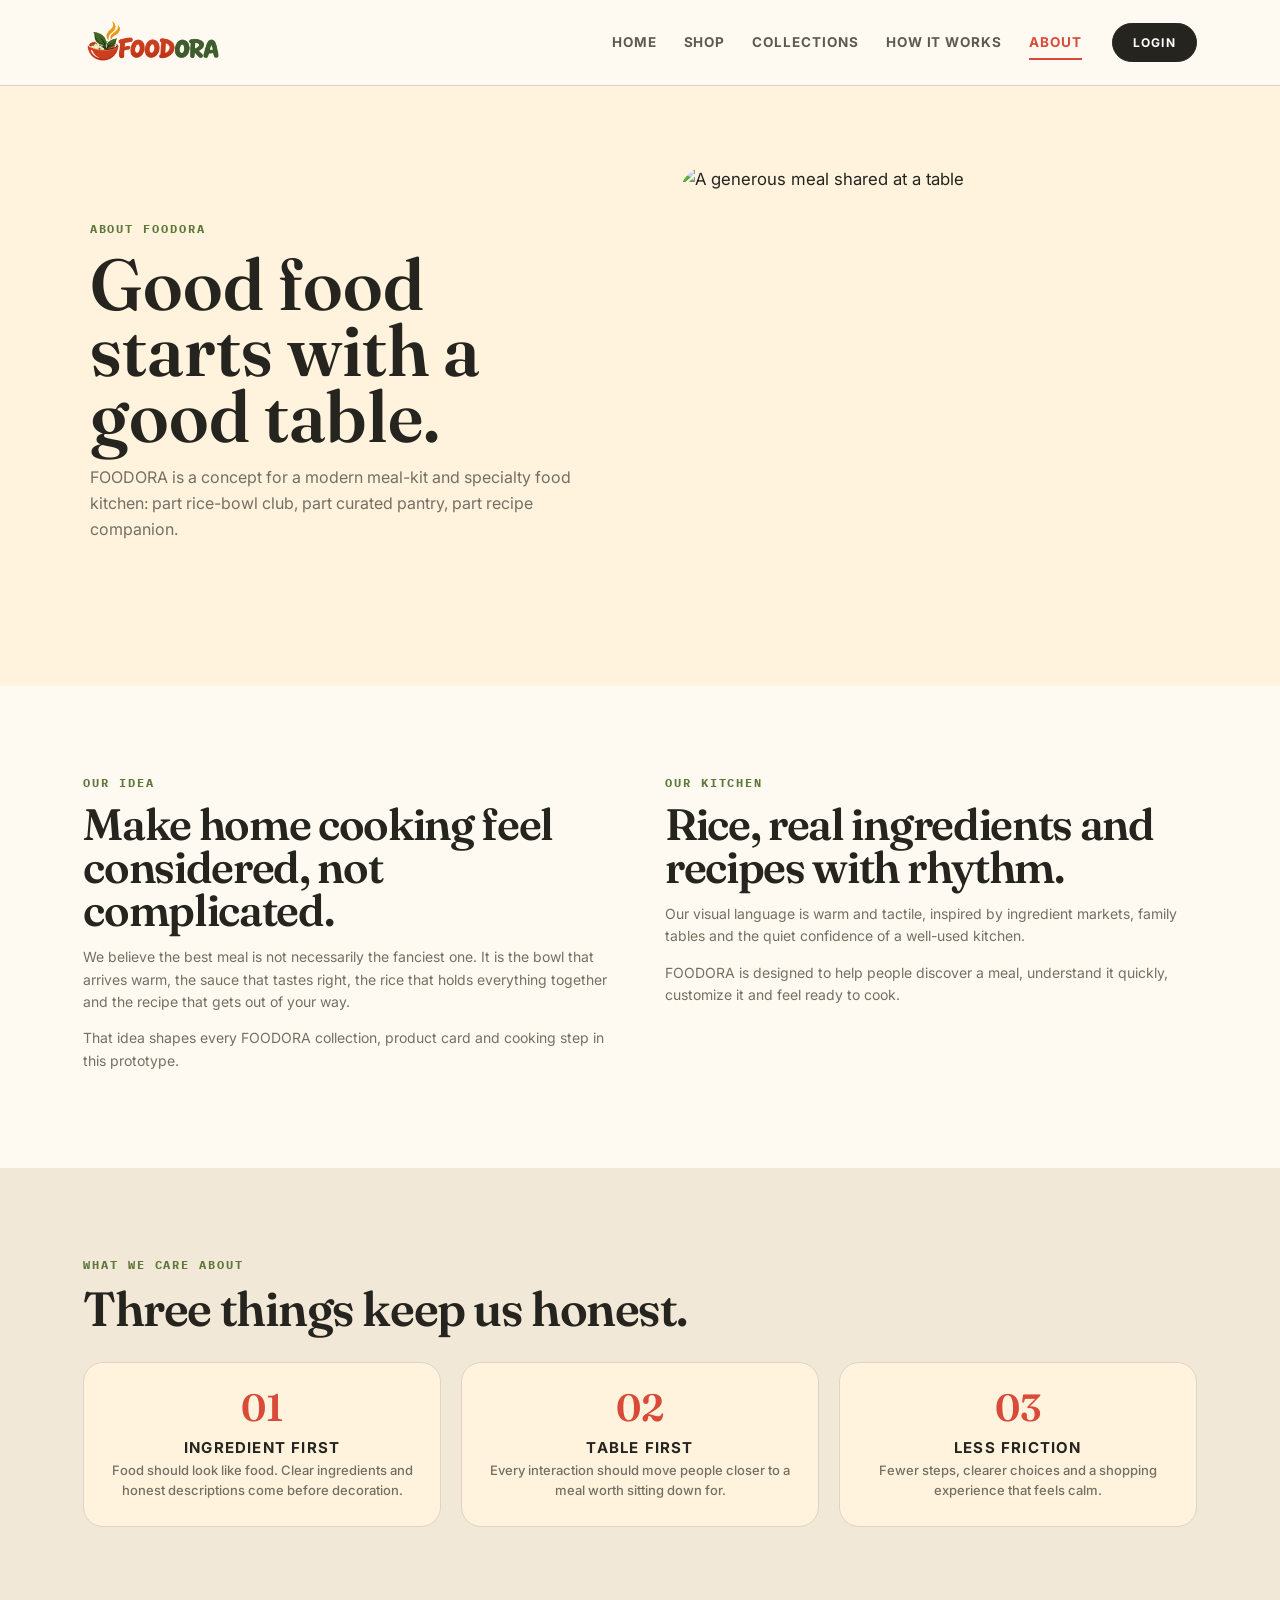
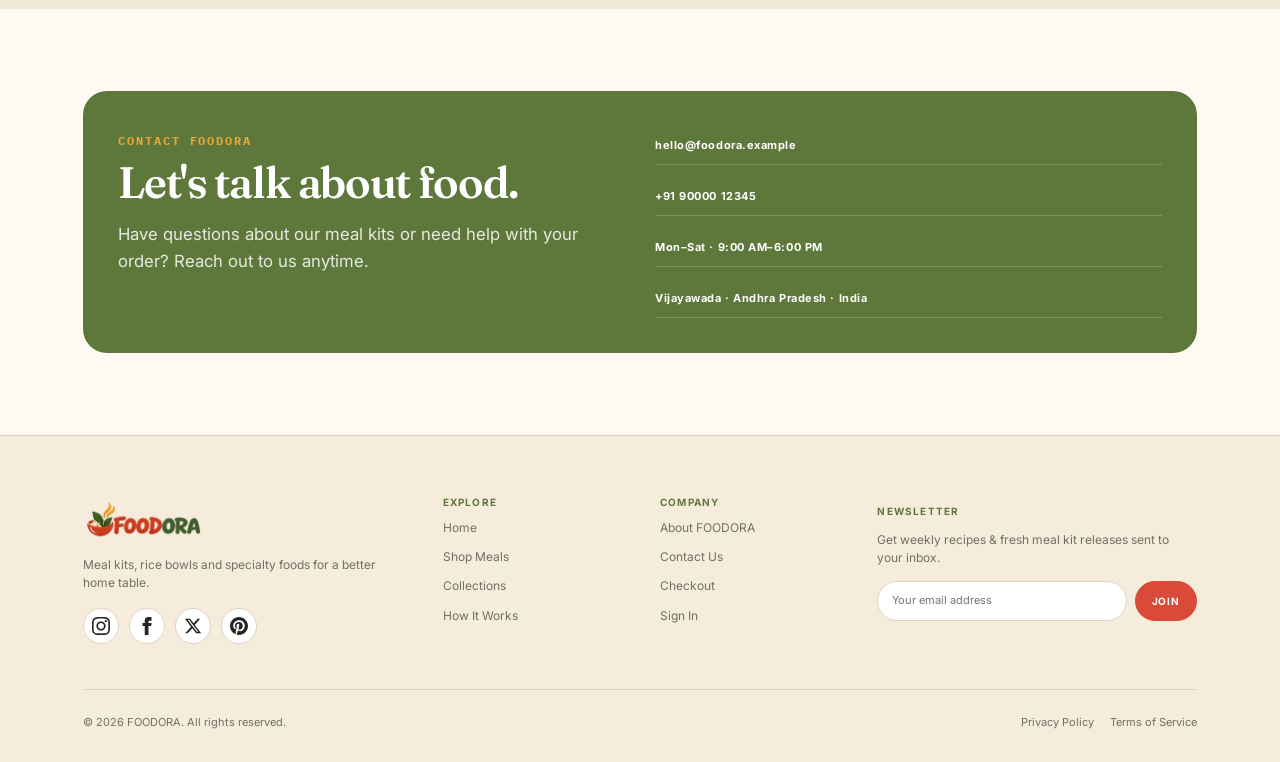
==== commit dbf8e763: "complete" ====
--- a/about.html
+++ b/about.html
@@ -1,7 +1,127 @@
-<!doctype html><html lang="en"><head><meta charset="utf-8"><meta name="viewport" content="width=device-width,initial-scale=1"><title>About — FOODORA</title><link rel="stylesheet" href="assets/css/style.css"><link rel="stylesheet" href="assets/css/dark-mode.css"></head><body>
-<header class="site-header"><a href="index.html"><img class="brand" src="assets/images/foodora-logo.png" alt="FOODORA"></a><button class="menu-toggle" onclick="toggleMenu()" aria-label="Open navigation">☰</button><nav><a href="index.html">HOME</a><a href="shop.html">SHOP</a><a href="collections.html">COLLECTIONS</a><a href="how-it-works.html">HOW IT WORKS</a><a class="active" href="about.html">ABOUT</a></nav><a class="login-btn" href="login.html">LOGIN</a></header>
-<main><section class="about-hero"><div><span class="eyebrow">ABOUT FOODORA</span><h1>Good food starts with a good table.</h1><p>FOODORA is a concept for a modern meal-kit and specialty food kitchen: part rice-bowl club, part curated pantry, part recipe companion.</p></div><div class="about-image"><img src="https://images.unsplash.com/photo-1504674900247-0877df9cc836?auto=format&fit=crop&w=1400&q=85" alt="A generous meal shared at a table"></div></section>
-<section class="section"><div class="about-grid"><div class="about-copy"><span class="eyebrow">OUR IDEA</span><h2>Make home cooking feel considered, not complicated.</h2><p>We believe the best meal is not necessarily the fanciest one. It is the bowl that arrives warm, the sauce that tastes right, the rice that holds everything together and the recipe that gets out of your way.</p><p>That idea shapes every FOODORA collection, product card and cooking step in this prototype.</p></div><div class="about-copy"><span class="eyebrow">OUR KITCHEN</span><h2>Rice, real ingredients and recipes with rhythm.</h2><p>Our visual language is warm and tactile, inspired by ingredient markets, family tables and the quiet confidence of a well-used kitchen.</p><p>FOODORA is designed to help people discover a meal, understand it quickly, customize it and feel ready to cook.</p></div></div></section>
-<section class="section alt"><div class="section-head"><div><span class="eyebrow">WHAT WE CARE ABOUT</span><h2>Three things keep us honest.</h2></div></div><div class="values"><div class="value"><strong>01</strong><h3>INGREDIENT FIRST</h3><p>Food should look like food. Clear ingredients and honest descriptions come before decoration.</p></div><div class="value"><strong>02</strong><h3>TABLE FIRST</h3><p>Every interaction should move people closer to a meal worth sitting down for.</p></div><div class="value"><strong>03</strong><h3>LESS FRICTION</h3><p>Fewer steps, clearer choices and a shopping experience that feels calm.</p></div></div></section>
-<section class="section" id="contact"><div class="contact-card"><div><span class="eyebrow" style="color:#e5a63b">CONTACT FOODORA</span><h2>Let's talk about food.</h2><p>Have questions about our meal kits or need help with your order? Reach out to us anytime.</p></div><div class="contact-details"><a href="mailto:hello@foodora.example">hello@foodora.example</a><a href="tel:+919000012345">+91 90000 12345</a><a href="#">Mon–Sat · 9:00 AM–6:00 PM</a><a href="#">Vijayawada · Andhra Pradesh · India</a></div></div></section>
-</main><footer class="footer"><div class="footer-container"><div class="footer-main"><div class="footer-brand"><img src="assets/images/foodora-logo.png" alt="FOODORA"><p>Meal kits, rice bowls and specialty foods for a better home table.</p><div class="footer-social"><a href="#" aria-label="Instagram" class="social-icon"><svg width="18" height="18" fill="currentColor" viewBox="0 0 24 24"><path d="M12 2.163c3.204 0 3.584.012 4.85.07 3.252.148 4.771 1.691 4.919 4.919.058 1.265.069 1.645.069 4.849 0 3.205-.012 3.584-.069 4.849-.149 3.225-1.664 4.771-4.919 4.919-1.266.058-1.644.07-4.85.07-3.204 0-3.584-.012-4.849-.07-3.26-.149-4.771-1.699-4.919-4.92-.058-1.265-.07-1.644-.07-4.849 0-3.204.013-3.583.07-4.849.149-3.227 1.664-4.771 4.919-4.919 1.266-.057 1.645-.069 4.849-.069zm0-2.163c-3.259 0-3.667.014-4.947.072-4.358.2-6.78 2.618-6.98 6.98-.059 1.281-.073 1.689-.073 4.948 0 3.259.014 3.668.072 4.948.2 4.358 2.618 6.78 6.98 6.98 1.281.058 1.689.072 4.948.072 3.259 0 3.668-.014 4.948-.072 4.354-.2 6.782-2.618 6.979-6.98.059-1.28.073-1.689.073-4.948 0-3.259-.014-3.667-.072-4.947-.196-4.354-2.617-6.78-6.979-6.98-1.281-.059-1.69-.073-4.949-.073zm0 5.838c-3.403 0-6.162 2.759-6.162 6.162s2.759 6.163 6.162 6.163 6.162-2.759 6.162-6.163c0-3.403-2.759-6.162-6.162-6.162zm0 10.162c-2.209 0-4-1.79-4-4 0-2.209 1.791-4 4-4s4 1.791 4 4c0 2.21-1.791 4-4 4zm6.406-11.845c-.796 0-1.441.645-1.441 1.44s.645 1.44 1.441 1.44c.795 0 1.439-.645 1.439-1.44s-.644-1.44-1.439-1.44z"/></svg></a><a href="#" aria-label="Facebook" class="social-icon"><svg width="18" height="18" fill="currentColor" viewBox="0 0 24 24"><path d="M9 8H6v4h3v12h5V12h3.642L18 8h-4V6.333C14 5.374 14.5 5 15.5 5H18V0h-3.808C10.592 0 9 1.583 9 4.615V8z"/></svg></a><a href="#" aria-label="Twitter" class="social-icon"><svg width="18" height="18" fill="currentColor" viewBox="0 0 24 24"><path d="M18.244 2.25h3.308l-7.227 8.26 8.502 11.24H16.17l-5.214-6.817L4.99 21.75H1.68l7.73-8.835L1.254 2.25H8.08l4.713 6.231zm-1.161 17.52h1.833L7.084 4.126H5.117z"/></svg></a><a href="#" aria-label="Pinterest" class="social-icon"><svg width="18" height="18" fill="currentColor" viewBox="0 0 24 24"><path d="M12.017 0C5.396 0 .029 5.367.029 11.987c0 5.079 3.158 9.417 7.618 11.162-.105-.949-.199-2.403.041-3.439.219-.937 1.406-5.957 1.406-5.957s-.359-.72-.359-1.781c0-1.663.967-2.911 2.168-2.911 1.024 0 1.518.769 1.518 1.688 0 1.029-.653 2.567-.992 3.992-.285 1.193.6 2.165 1.775 2.165 2.128 0 3.768-2.245 3.768-5.487 0-2.861-2.063-4.869-5.008-4.869-3.41 0-5.409 2.562-5.409 5.199 0 1.033.394 2.143.889 2.741.099.12.112.225.085.345-.09.375-.293 1.199-.334 1.363-.053.225-.172.271-.401.165-1.495-.69-2.433-2.878-2.433-4.646 0-3.776 2.748-7.252 7.92-7.252 4.158 0 7.392 2.967 7.392 6.923 0 4.135-2.607 7.462-6.233 7.462-1.214 0-2.354-.629-2.758-1.379l-.749 2.848c-.269 1.045-1.004 2.352-1.498 3.146 1.123.345 2.306.535 3.55.535 6.607 0 11.985-5.365 11.985-11.987C23.97 5.367 18.62 0 12.017 0z"/></svg></a></div></div><div class="footer-col"><b>EXPLORE</b><a href="index.html">Home</a><a href="shop.html">Shop Meals</a><a href="collections.html">Collections</a><a href="how-it-works.html">How It Works</a></div><div class="footer-col"><b>COMPANY</b><a href="about.html">About FOODORA</a><a href="#contact">Contact Us</a><a href="checkout.html">Checkout</a><a href="login.html">Sign In</a></div><div class="footer-newsletter"><b>NEWSLETTER</b><p>Get weekly recipes & fresh meal kit releases sent to your inbox.</p><form class="newsletter-form" onsubmit="event.preventDefault();toast('Subscribed to FOODORA updates!');this.reset()"><input type="email" placeholder="Your email address" required aria-label="Email address for newsletter"><button type="submit">JOIN</button></form></div></div><div class="footer-bottom"><p>© 2026 FOODORA. All rights reserved.</p><div class="footer-legal"><a href="about.html">Privacy Policy</a><a href="about.html">Terms of Service</a></div></div></div></footer><script src="assets/js/main.js"></script></body></html>
+<!doctype html>
+<html lang="en">
+
+<head>
+    <meta charset="utf-8">
+    <meta name="viewport" content="width=device-width,initial-scale=1">
+    <title>About — FOODORA</title>
+    <link rel="stylesheet" href="assets/css/style.css">
+    <link rel="stylesheet" href="assets/css/dark-mode.css">
+</head>
+
+<body>
+    <header class="site-header"><a href="index.html"><img class="brand" src="assets/images/foodora-logo.png"
+                alt="FOODORA"></a><button class="menu-toggle" onclick="toggleMenu()"
+            aria-label="Open navigation">☰</button>
+        <nav><a href="index.html">HOME</a><a href="shop.html">SHOP</a><a href="collections.html">COLLECTIONS</a><a
+                href="how-it-works.html">HOW IT WORKS</a><a class="active" href="about.html">ABOUT</a></nav><a
+            class="login-btn" href="login.html">LOGIN</a>
+    </header>
+    <main>
+        <section class="about-hero">
+            <div><span class="eyebrow">ABOUT FOODORA</span>
+                <h1>Good food starts with a good table.</h1>
+                <p>FOODORA is a concept for a modern meal-kit and specialty food kitchen: part rice-bowl club, part
+                    curated pantry, part recipe companion.</p>
+            </div>
+            <div class="about-image"><img
+                    src="https://images.unsplash.com/photo-1504674900247-0877df9cc836?auto=format&fit=crop&w=1400&q=85"
+                    alt="A generous meal shared at a table"></div>
+        </section>
+        <section class="section">
+            <div class="about-grid">
+                <div class="about-copy"><span class="eyebrow">OUR IDEA</span>
+                    <h2>Make home cooking feel considered, not complicated.</h2>
+                    <p>We believe the best meal is not necessarily the fanciest one. It is the bowl that arrives warm,
+                        the sauce that tastes right, the rice that holds everything together and the recipe that gets
+                        out of your way.</p>
+                    <p>That idea shapes every FOODORA collection, product card and cooking step in this prototype.</p>
+                </div>
+                <div class="about-copy"><span class="eyebrow">OUR KITCHEN</span>
+                    <h2>Rice, real ingredients and recipes with rhythm.</h2>
+                    <p>Our visual language is warm and tactile, inspired by ingredient markets, family tables and the
+                        quiet confidence of a well-used kitchen.</p>
+                    <p>FOODORA is designed to help people discover a meal, understand it quickly, customize it and feel
+                        ready to cook.</p>
+                </div>
+            </div>
+        </section>
+        <section class="section alt">
+            <div class="section-head">
+                <div><span class="eyebrow">WHAT WE CARE ABOUT</span>
+                    <h2>Three things keep us honest.</h2>
+                </div>
+            </div>
+            <div class="values">
+                <div class="value"><strong>01</strong>
+                    <h3>INGREDIENT FIRST</h3>
+                    <p>Food should look like food. Clear ingredients and honest descriptions come before decoration.</p>
+                </div>
+                <div class="value"><strong>02</strong>
+                    <h3>TABLE FIRST</h3>
+                    <p>Every interaction should move people closer to a meal worth sitting down for.</p>
+                </div>
+                <div class="value"><strong>03</strong>
+                    <h3>LESS FRICTION</h3>
+                    <p>Fewer steps, clearer choices and a shopping experience that feels calm.</p>
+                </div>
+            </div>
+        </section>
+        <section class="section" id="contact">
+            <div class="contact-card">
+                <div><span class="eyebrow" style="color:#e5a63b">CONTACT FOODORA</span>
+                    <h2>Let's talk about food.</h2>
+                    <p>Have questions about our meal kits or need help with your order? Reach out to us anytime.</p>
+                </div>
+                <div class="contact-details"><a href="mailto:hello@foodora.example">hello@foodora.example</a><a
+                        href="tel:+919000012345">+91 90000 12345</a><a href="#">Mon–Sat · 9:00 AM–6:00 PM</a><a
+                        href="#">Vijayawada · Andhra Pradesh · India</a></div>
+            </div>
+        </section>
+    </main>
+    <footer class="footer">
+        <div class="footer-container">
+            <div class="footer-main">
+                <div class="footer-brand"><img src="assets/images/foodora-logo.png" alt="FOODORA">
+                    <p>Meal kits, rice bowls and specialty foods for a better home table.</p>
+                    <div class="footer-social"><a href="#" aria-label="Instagram" class="social-icon"><svg width="18"
+                                height="18" fill="currentColor" viewBox="0 0 24 24">
+                                <path
+                                    d="M12 2.163c3.204 0 3.584.012 4.85.07 3.252.148 4.771 1.691 4.919 4.919.058 1.265.069 1.645.069 4.849 0 3.205-.012 3.584-.069 4.849-.149 3.225-1.664 4.771-4.919 4.919-1.266.058-1.644.07-4.85.07-3.204 0-3.584-.012-4.849-.07-3.26-.149-4.771-1.699-4.919-4.92-.058-1.265-.07-1.644-.07-4.849 0-3.204.013-3.583.07-4.849.149-3.227 1.664-4.771 4.919-4.919 1.266-.057 1.645-.069 4.849-.069zm0-2.163c-3.259 0-3.667.014-4.947.072-4.358.2-6.78 2.618-6.98 6.98-.059 1.281-.073 1.689-.073 4.948 0 3.259.014 3.668.072 4.948.2 4.358 2.618 6.78 6.98 6.98 1.281.058 1.689.072 4.948.072 3.259 0 3.668-.014 4.948-.072 4.354-.2 6.782-2.618 6.979-6.98.059-1.28.073-1.689.073-4.948 0-3.259-.014-3.667-.072-4.947-.196-4.354-2.617-6.78-6.979-6.98-1.281-.059-1.69-.073-4.949-.073zm0 5.838c-3.403 0-6.162 2.759-6.162 6.162s2.759 6.163 6.162 6.163 6.162-2.759 6.162-6.163c0-3.403-2.759-6.162-6.162-6.162zm0 10.162c-2.209 0-4-1.79-4-4 0-2.209 1.791-4 4-4s4 1.791 4 4c0 2.21-1.791 4-4 4zm6.406-11.845c-.796 0-1.441.645-1.441 1.44s.645 1.44 1.441 1.44c.795 0 1.439-.645 1.439-1.44s-.644-1.44-1.439-1.44z" />
+                            </svg></a><a href="#" aria-label="Facebook" class="social-icon"><svg width="18" height="18"
+                                fill="currentColor" viewBox="0 0 24 24">
+                                <path
+                                    d="M9 8H6v4h3v12h5V12h3.642L18 8h-4V6.333C14 5.374 14.5 5 15.5 5H18V0h-3.808C10.592 0 9 1.583 9 4.615V8z" />
+                            </svg></a><a href="#" aria-label="Twitter" class="social-icon"><svg width="18" height="18"
+                                fill="currentColor" viewBox="0 0 24 24">
+                                <path
+                                    d="M18.244 2.25h3.308l-7.227 8.26 8.502 11.24H16.17l-5.214-6.817L4.99 21.75H1.68l7.73-8.835L1.254 2.25H8.08l4.713 6.231zm-1.161 17.52h1.833L7.084 4.126H5.117z" />
+                            </svg></a><a href="#" aria-label="Pinterest" class="social-icon"><svg width="18" height="18"
+                                fill="currentColor" viewBox="0 0 24 24">
+                                <path
+                                    d="M12.017 0C5.396 0 .029 5.367.029 11.987c0 5.079 3.158 9.417 7.618 11.162-.105-.949-.199-2.403.041-3.439.219-.937 1.406-5.957 1.406-5.957s-.359-.72-.359-1.781c0-1.663.967-2.911 2.168-2.911 1.024 0 1.518.769 1.518 1.688 0 1.029-.653 2.567-.992 3.992-.285 1.193.6 2.165 1.775 2.165 2.128 0 3.768-2.245 3.768-5.487 0-2.861-2.063-4.869-5.008-4.869-3.41 0-5.409 2.562-5.409 5.199 0 1.033.394 2.143.889 2.741.099.12.112.225.085.345-.09.375-.293 1.199-.334 1.363-.053.225-.172.271-.401.165-1.495-.69-2.433-2.878-2.433-4.646 0-3.776 2.748-7.252 7.92-7.252 4.158 0 7.392 2.967 7.392 6.923 0 4.135-2.607 7.462-6.233 7.462-1.214 0-2.354-.629-2.758-1.379l-.749 2.848c-.269 1.045-1.004 2.352-1.498 3.146 1.123.345 2.306.535 3.55.535 6.607 0 11.985-5.365 11.985-11.987C23.97 5.367 18.62 0 12.017 0z" />
+                            </svg></a></div>
+                </div>
+                <div class="footer-col"><b>EXPLORE</b><a href="index.html">Home</a><a href="shop.html">Shop Meals</a><a
+                        href="collections.html">Collections</a><a href="how-it-works.html">How It Works</a></div>
+                <div class="footer-col"><b>COMPANY</b><a href="about.html">About FOODORA</a><a href="#contact">Contact
+                        Us</a><a href="checkout.html">Checkout</a><a href="login.html">Sign In</a></div>
+                <div class="footer-newsletter"><b>NEWSLETTER</b>
+                    <p>Get weekly recipes & fresh meal kit releases sent to your inbox.</p>
+                    <form class="newsletter-form"
+                        onsubmit="event.preventDefault();toast('Subscribed to FOODORA updates!');this.reset()"><input
+                            type="email" placeholder="Your email address" required
+                            aria-label="Email address for newsletter"><button type="submit">JOIN</button></form>
+                </div>
+            </div>
+            <div class="footer-bottom">
+                <p>© 2026 FOODORA. All rights reserved.</p>
+                <div class="footer-legal"><a href="about.html">Privacy Policy</a><a href="about.html">Terms of
+                        Service</a></div>
+            </div>
+        </div>
+    </footer>
+    <script src="assets/js/main.js"></script>
+</body>
+
+</html>
--- a/assets/css/style.css
+++ b/assets/css/style.css
@@ -1,4 +1,4 @@
-@import url('https://fonts.googleapis.com/css2?family=DM+Sans:wght@400;500;600;700&family=Fraunces:opsz,wght@9..144,500;9..144,600;9..144,700&family=Nunito+Sans:wght@400;600;700&display=swap');
+@import url('https://fonts.googleapis.com/css2?family=IBM+Plex+Mono:ital,wght@0,400;0,500;0,600;0,700;1,400&family=Inter:wght@400;500;600;700;800&family=Fraunces:opsz,wght@9..144,500;9..144,600;9..144,700;9..144,800&display=swap');
 
 :root {
     --cream: #fff3de;
@@ -10,9 +10,10 @@
     --mustard: #e5a63b;
     --line: #ded4c4;
     --shadow: 0 20px 60px rgba(60, 45, 25, .11);
-    --serif: 'Fraunces', serif;
-    --sans: 'Nunito Sans', sans-serif;
-    --nav: 'DM Sans', sans-serif
+    --serif: 'Meals Bold', 'Meals', 'Fraunces', serif;
+    --sans: 'Inter', system-ui, -apple-system, sans-serif;
+    --nav: 'Inter', system-ui, -apple-system, sans-serif;
+    --mono: 'IBM Plex Mono', monospace
 }
 
 * {
@@ -28,7 +29,8 @@
     background: var(--paper);
     color: var(--ink);
     font-family: var(--sans);
-    line-height: 1.5
+    font-size: 16.8px;
+    line-height: 1.6
 }
 
 a {
@@ -59,9 +61,10 @@
     border-bottom: 1px solid var(--line);
     position: sticky;
     top: 0;
-    z-index: 50;
-    background: rgba(255, 250, 241, .96);
-    backdrop-filter: blur(16px)
+    z-index: 1000;
+    background: rgba(255, 250, 241, .98);
+    backdrop-filter: blur(16px);
+    width: 100%
 }
 
 .brand {
@@ -81,7 +84,7 @@
 
 .site-header nav a {
     font-family: var(--nav);
-    font-size: 11px;
+    font-size: 13.5px;
     font-weight: 700;
     letter-spacing: .07em;
     color: #5f5a50;
@@ -109,8 +112,8 @@
     background: var(--ink);
     color: #fff;
     border-radius: 999px;
-    padding: 11px 18px;
-    font: 700 10px var(--nav);
+    padding: 11px 20px;
+    font: 700 12px var(--nav);
     letter-spacing: .1em
 }
 
@@ -130,7 +133,7 @@
 }
 
 .eyebrow {
-    font: 700 10px var(--nav);
+    font: 700 12px var(--mono);
     letter-spacing: .16em;
     color: var(--green);
     text-transform: uppercase
@@ -179,8 +182,8 @@
     align-items: center;
     justify-content: center;
     border-radius: 999px;
-    padding: 14px 22px;
-    font: 700 10px var(--nav);
+    padding: 14px 24px;
+    font: 700 12px var(--nav);
     letter-spacing: .1em;
     text-transform: uppercase;
     transition: .25s
@@ -208,7 +211,7 @@
 }
 
 .text-link {
-    font: 700 10px var(--nav);
+    font: 700 12px var(--nav);
     letter-spacing: .1em;
     color: var(--ink)
 }
@@ -240,10 +243,10 @@
     position: absolute;
     background: #fffaf1;
     border: 1px solid var(--line);
-    padding: 12px 15px;
+    padding: 12px 16px;
     border-radius: 12px;
     box-shadow: var(--shadow);
-    font: 700 10px var(--nav);
+    font: 700 12px var(--mono);
     letter-spacing: .08em;
     color: var(--ink)
 }
@@ -341,8 +344,8 @@
 
 .product-grid {
     display: grid;
-    grid-template-columns: repeat(4, 1fr);
-    gap: 18px
+    grid-template-columns: repeat(3, 1fr);
+    gap: 24px
 }
 
 .product-card {
@@ -401,9 +404,9 @@
     left: 12px;
     background: var(--cream);
     color: var(--green);
-    padding: 6px 10px;
+    padding: 7px 12px;
     border-radius: 999px;
-    font: 700 9px var(--nav);
+    font: 700 12px var(--mono);
     letter-spacing: .09em
 }
 
@@ -414,9 +417,9 @@
     bottom: 12px;
     background: rgba(255, 250, 241, .96);
     color: var(--ink);
-    padding: 8px 12px;
+    padding: 9px 15px;
     border-radius: 999px;
-    font: 700 9px var(--nav);
+    font: 700 12px var(--mono);
     letter-spacing: .08em;
     opacity: 0;
     transform: translateY(6px);
@@ -433,7 +436,7 @@
 }
 
 .product-info {
-    padding: 17px;
+    padding: 18px;
     display: flex;
     flex-direction: column;
     flex: 1;
@@ -444,7 +447,7 @@
     display: flex;
     justify-content: space-between;
     color: var(--muted);
-    font: 700 10px var(--nav);
+    font: 700 13px var(--mono);
     letter-spacing: .08em
 }
 
@@ -453,15 +456,15 @@
 }
 
 .product-info h3 {
-    font: 600 24px/1.05 var(--serif);
+    font: 600 28px/1.1 var(--serif);
     margin: 11px 0 7px
 }
 
 .product-info p {
-    font-size: 12px;
+    font-size: 15px;
     color: var(--muted);
     margin: 0 0 16px;
-    line-height: 1.55;
+    line-height: 1.6;
     min-height: auto
 }
 
@@ -475,11 +478,11 @@
 }
 
 .price-row b {
-    font: 700 16px var(--nav)
+    font: 700 20px var(--nav)
 }
 
 .price-row del {
-    font-size: 11px;
+    font: 700 13px var(--mono);
     color: var(--muted);
     margin-left: 6px
 }
@@ -488,9 +491,9 @@
     border: 1px solid var(--ink);
     background: var(--ink);
     color: #fff;
-    padding: 10px 14px;
+    padding: 11px 16px;
     border-radius: 999px;
-    font: 700 9px var(--nav);
+    font: 700 12px var(--nav);
     letter-spacing: .08em;
     white-space: nowrap
 }
@@ -587,23 +590,24 @@
 }
 
 .page {
-    padding: 75px 6.5%
+    padding: 115px 6.5% 90px
 }
 
 .page-intro {
     max-width: 760px;
-    margin-bottom: 45px
+    margin-bottom: 50px
 }
 
 .page-intro h1 {
-    font: 600 clamp(52px, 6vw, 76px)/.95 var(--serif);
+    font: 600 clamp(62px, 7vw, 90px)/1.05 var(--serif);
     margin: 10px 0 16px
 }
 
 .page-intro p:not(.eyebrow) {
     color: var(--muted);
-    font-size: 17px;
-    max-width: 620px
+    font-size: 20px;
+    line-height: 1.6;
+    max-width: 650px
 }
 
 .shop-layout {
@@ -628,24 +632,27 @@
 }
 
 .filter-block h3 {
-    font: 700 10px var(--nav);
-    letter-spacing: .12em;
-    margin: 0 0 12px
+    font: 700 13px var(--mono);
+    letter-spacing: .14em;
+    margin: 0 0 12px;
+    text-transform: uppercase;
+    color: var(--green)
 }
 
 .filter-list {
     display: flex;
     flex-wrap: wrap;
-    gap: 7px
+    gap: 8px
 }
 
 .filter-list button {
     border: 1px solid var(--line);
     background: transparent;
-    padding: 8px 10px;
+    padding: 9px 14px;
     border-radius: 999px;
-    font: 700 9px var(--nav);
-    color: var(--muted)
+    font: 700 12px var(--mono);
+    color: var(--muted);
+    transition: .2s
 }
 
 .filter-list button:hover,
@@ -657,17 +664,18 @@
 
 .category-stack {
     display: grid;
-    gap: 7px
+    gap: 8px
 }
 
 .category-stack button {
     border: 0;
     background: transparent;
     text-align: left;
-    padding: 7px 0;
-    font: 700 10px var(--nav);
+    padding: 9px 0;
+    font: 700 13.5px var(--nav);
     letter-spacing: .08em;
-    color: var(--muted)
+    color: var(--muted);
+    transition: .2s
 }
 
 .category-stack button.active {
@@ -684,7 +692,7 @@
 .price-line {
     display: flex;
     justify-content: space-between;
-    font: 700 10px var(--nav);
+    font: 700 13px var(--mono);
     margin-top: 6px
 }
 
@@ -849,13 +857,34 @@
     overflow: auto
 }
 
+.mini-collections,
+.collection-rail,
+.category-stack,
+.filter-list,
+.progress-steps {
+    scrollbar-width: none;
+    -ms-overflow-style: none
+}
+
+.mini-collections::-webkit-scrollbar,
+.collection-rail::-webkit-scrollbar,
+.category-stack::-webkit-scrollbar,
+.filter-list::-webkit-scrollbar,
+.progress-steps::-webkit-scrollbar {
+    display: none;
+    width: 0;
+    height: 0
+}
+
 .mini-collections a {
     white-space: nowrap;
     border: 1px solid var(--line);
     background: #fff;
-    padding: 10px 13px;
+    color: #25241f;
+    padding: 11px 18px;
     border-radius: 999px;
-    font: 700 9px var(--nav)
+    font: 700 13.5px var(--mono);
+    transition: .2s
 }
 
 .mini-collections a:hover {
@@ -867,11 +896,12 @@
     display: grid;
     grid-template-columns: 1fr 1fr;
     gap: 20px;
-    margin-top: 65px
+    margin-top: 35px;
+    margin-bottom: 20px
 }
 
 .note-panel {
-    padding: 30px;
+    padding: 30px 34px;
     background: var(--green);
     color: #fff;
     border-radius: 20px
@@ -882,13 +912,15 @@
 }
 
 .note-panel h3 {
-    font: 600 34px var(--serif);
-    margin: 8px 0
+    font: 600 34px/1.05 var(--serif);
+    margin: 8px 0 10px
 }
 
 .note-panel p {
     color: #f6f0e6;
-    font-size: 13px
+    font-size: 14.5px;
+    line-height: 1.6;
+    margin: 0
 }
 
 .empty-results {
@@ -923,7 +955,8 @@
 .collection-grid {
     display: grid;
     grid-template-columns: repeat(3, 1fr);
-    gap: 18px
+    gap: 24px;
+    margin-bottom: 35px
 }
 
 .collection-card {
@@ -943,18 +976,20 @@
 }
 
 .collection-card.featured {
-    grid-column: span 2;
-    grid-row: span 2
+    grid-column: auto;
+    grid-row: auto
 }
 
 .collection-image {
-    height: 250px;
+    height: 260px;
     overflow: hidden;
     flex: none
 }
 
 .collection-card.featured .collection-image {
-    height: 370px
+    height: 260px;
+    min-height: auto;
+    flex: none
 }
 
 .collection-image img {
@@ -969,33 +1004,33 @@
 }
 
 .collection-copy {
-    padding: 22px;
+    padding: 24px;
     display: flex;
     flex-direction: column;
     flex: 1
 }
 
 .collection-copy>span {
-    font: 700 9px var(--nav);
+    font: 700 11px var(--mono);
     letter-spacing: .12em;
     color: var(--green)
 }
 
 .collection-copy h2 {
-    font: 600 32px var(--serif);
+    font: 600 38px/1.1 var(--serif);
     margin: 8px 0
 }
 
 .collection-copy p {
     color: var(--muted);
-    font-size: 12px;
-    margin: 0 0 16px;
-    line-height: 1.55;
+    font-size: 14.5px;
+    margin: 0 0 18px;
+    line-height: 1.6;
     min-height: auto
 }
 
 .collection-copy b {
-    font: 700 10px var(--nav);
+    font: 700 12px var(--nav);
     letter-spacing: .08em;
     color: var(--red);
     margin-top: auto;
@@ -1003,49 +1038,91 @@
 }
 
 .collection-extra {
-    margin-top: 65px;
-    display: grid;
-    grid-template-columns: 1fr 1fr;
-    gap: 18px
+    margin-top: 0;
+    display: grid;
+    grid-template-columns: 1fr 300px;
+    gap: 20px;
+    align-items: stretch
 }
 
 .collection-extra .big-copy {
     background: var(--cream);
-    padding: 38px;
-    border-radius: 20px
+    padding: 38px 44px;
+    border-radius: 20px;
+    display: flex;
+    flex-direction: column;
+    justify-content: center
 }
 
 .big-copy h2 {
-    font: 600 44px/.98 var(--serif);
-    margin: 8px 0
+    font: 600 48px/1.05 var(--serif);
+    margin: 8px 0 12px
 }
 
 .big-copy p {
-    color: var(--muted)
+    color: var(--muted);
+    font-size: 17px;
+    line-height: 1.6;
+    margin-bottom: 24px;
+    max-width: 640px
 }
 
 .table-rules {
     display: grid;
     grid-template-columns: repeat(3, 1fr);
-    gap: 10px
+    gap: 20px;
+    align-items: stretch
 }
 
 .table-rules div {
-    padding: 25px;
+    padding: 26px 22px;
     border: 1px solid var(--line);
-    border-radius: 16px
-}
-
-.table-rules b {
-    font: 600 28px var(--serif);
-    color: var(--red)
+    border-radius: 20px;
+    background: var(--cream);
+    display: flex;
+    flex-direction: column;
+    align-items: center;
+    justify-content: center;
+    text-align: center;
+    transition: transform 0.25s, box-shadow 0.25s
+}
+
+.table-rules div:hover {
+    transform: translateY(-4px);
+    box-shadow: var(--shadow)
+}
+
+.table-rules b,
+.table-rules strong {
+    font: 600 38px/1 var(--serif);
+    color: var(--red);
+    display: block;
+    margin-bottom: 6px
+}
+
+.table-rules h3 {
+    font: 700 15px/1.2 var(--nav);
+    letter-spacing: .08em;
+    margin: 6px 0 4px;
+    color: var(--ink)
 }
 
 .table-rules span {
     display: block;
-    font-size: 11px;
-    color: var(--muted);
-    margin-top: 6px
+    font: 500 13px/1.5 var(--sans);
+    color: var(--muted)
+}
+
+.collection-extra .table-rules {
+    grid-template-columns: 1fr;
+    grid-template-rows: repeat(3, 1fr);
+    gap: 12px
+}
+
+.collection-notes-section {
+    padding: 40px 0 0;
+    margin-top: 40px;
+    border-top: 1px solid var(--line)
 }
 
 .how-hero {
@@ -1058,7 +1135,7 @@
 }
 
 .how-hero h1 {
-    font: 600 72px/.92 var(--serif);
+    font: 600 84px/.92 var(--serif);
     margin: 10px 0 18px
 }
 
@@ -1092,40 +1169,43 @@
 }
 
 .how-step strong {
-    font: 600 42px var(--serif);
+    font: 600 50px var(--serif);
     color: var(--red)
 }
 
 .how-step h3 {
-    font: 700 11px var(--nav);
+    font: 700 13px var(--mono);
     letter-spacing: .1em
 }
 
 .how-step p {
     color: var(--muted);
-    font-size: 12px
+    font-size: 14.5px
 }
 
 .how-panels {
     display: grid;
     grid-template-columns: 1fr 1fr;
-    gap: 20px
+    gap: 24px;
+    margin-top: 24px
 }
 
 .how-panel {
-    padding: 35px;
+    padding: 40px;
     border-radius: 20px;
     border: 1px solid var(--line);
     background: #fff
 }
 
 .how-panel h2 {
-    font: 600 38px var(--serif);
-    margin: 7px 0
+    font: 600 45px/1.1 var(--serif);
+    margin: 8px 0
 }
 
 .how-panel p {
-    color: var(--muted)
+    color: var(--muted);
+    font-size: 17px;
+    line-height: 1.6
 }
 
 .detail-hero {
@@ -1714,28 +1794,45 @@
 .values {
     display: grid;
     grid-template-columns: repeat(3, 1fr);
-    gap: 12px
+    gap: 20px
 }
 
 .value {
-    padding: 25px;
+    padding: 26px 22px;
     border: 1px solid var(--line);
-    border-radius: 16px
+    border-radius: 20px;
+    background: var(--cream);
+    display: flex;
+    flex-direction: column;
+    align-items: center;
+    justify-content: center;
+    text-align: center;
+    transition: transform 0.25s, box-shadow 0.25s
+}
+
+.value:hover {
+    transform: translateY(-4px);
+    box-shadow: var(--shadow)
 }
 
 .value strong {
-    font: 600 32px var(--serif);
-    color: var(--red)
+    font: 600 38px/1 var(--serif);
+    color: var(--red);
+    display: block;
+    margin-bottom: 6px
 }
 
 .value h3 {
-    font: 700 11px var(--nav);
-    letter-spacing: .08em
+    font: 700 15px/1.2 var(--nav);
+    letter-spacing: .08em;
+    margin: 6px 0 4px;
+    color: var(--ink)
 }
 
 .value p {
     color: var(--muted);
-    font-size: 11px
+    font: 500 13px/1.5 var(--sans);
+    margin: 0
 }
 
 .contact-card {
@@ -2145,23 +2242,143 @@
 
 .auth-form label {
     display: block;
-    font: 700 9px var(--nav);
+    font: 700 11px var(--nav);
     letter-spacing: .08em;
-    margin: 17px 0
-}
-
-.auth-form input {
+    margin: 16px 0
+}
+
+.auth-form input:not([type="checkbox"]) {
     display: block;
     width: 100%;
     margin-top: 7px;
-    padding: 13px;
+    padding: 13px 16px;
     border: 1px solid var(--line);
-    border-radius: 11px;
-    background: #fff
+    border-radius: 12px;
+    background: #fff;
+    outline: none;
+    font-size: 14px;
+    transition: border-color 0.2s, box-shadow 0.2s
+}
+
+.auth-form input:not([type="checkbox"]):focus {
+    border-color: var(--red);
+    box-shadow: 0 0 0 3px rgba(217, 74, 56, 0.1)
+}
+
+.password-input-wrap {
+    position: relative;
+    width: 100%;
+    margin-top: 7px
+}
+
+.password-input-wrap input {
+    margin-top: 0 !important;
+    padding-right: 46px !important
+}
+
+.toggle-password-btn {
+    position: absolute;
+    right: 10px;
+    top: 50%;
+    transform: translateY(-50%);
+    background: transparent;
+    border: 0;
+    padding: 6px;
+    color: var(--muted);
+    display: flex;
+    align-items: center;
+    justify-content: center;
+    border-radius: 50%;
+    cursor: pointer;
+    transition: color 0.2s, background 0.2s
+}
+
+.toggle-password-btn:hover {
+    color: var(--ink);
+    background: rgba(0, 0, 0, 0.05)
+}
+
+.toggle-password-btn.active {
+    color: var(--red)
+}
+
+.form-row-between {
+    display: flex;
+    justify-content: space-between;
+    align-items: center;
+    margin: 14px 0 18px;
+    font-size: 12.5px
+}
+
+.checkbox-label {
+    display: inline-flex !important;
+    align-items: center;
+    gap: 8px;
+    font-size: 12.5px !important;
+    font-weight: 500 !important;
+    color: var(--ink);
+    cursor: pointer;
+    margin: 0 !important;
+    letter-spacing: 0 !important;
+    text-transform: none !important
+}
+
+.checkbox-label input[type="checkbox"] {
+    width: 16px;
+    height: 16px;
+    margin: 0 !important;
+    accent-color: var(--red);
+    cursor: pointer
+}
+
+.checkbox-label.terms-label {
+    margin: 16px 0 20px !important;
+    line-height: 1.4
+}
+
+.checkbox-label.terms-label a {
+    color: var(--red);
+    font-weight: 600;
+    text-decoration: underline
+}
+
+.forgot-password-link {
+    font-size: 12px;
+    font-weight: 600;
+    color: var(--red);
+    transition: color 0.2s
+}
+
+.forgot-password-link:hover {
+    text-decoration: underline
+}
+
+.auth-card-footer {
+    display: flex;
+    flex-direction: column;
+    align-items: center;
+    justify-content: center;
+    margin-top: 24px;
+    padding-top: 20px;
+    border-top: 1px solid var(--line);
+    text-align: center
+}
+
+.auth-footer-logo {
+    height: 42px;
+    width: auto;
+    object-fit: contain;
+    transition: transform 0.25s, opacity 0.25s;
+    opacity: 0.9
+}
+
+.auth-footer-logo:hover {
+    opacity: 1;
+    transform: scale(1.05)
 }
 
 .auth-form .small {
-    font-size: 10px;
+    font-size: 12px;
     color: var(--muted)
 }
 
@@ -2227,13 +2444,107 @@
     }
 }
 
-@media(max-width:1050px) {
+.mobile-filter-btn {
+    display: none;
+    border: 1px solid var(--line);
+    background: #fff;
+    border-radius: 14px;
+    padding: 14px 18px;
+    font: 700 13px var(--mono);
+    color: var(--ink);
+    align-items: center;
+    gap: 8px;
+    white-space: nowrap;
+    transition: .25s
+}
+
+.mobile-filter-btn:hover {
+    border-color: var(--red);
+    color: var(--red)
+}
+
+.filter-modal-overlay {
+    position: fixed;
+    inset: 0;
+    background: rgba(30, 26, 20, 0.55);
+    backdrop-filter: blur(4px);
+    z-index: 90;
+    display: flex;
+    justify-content: flex-end;
+    opacity: 0;
+    pointer-events: none;
+    transition: opacity 0.28s ease
+}
+
+.filter-modal-overlay.open {
+    opacity: 1;
+    pointer-events: auto
+}
+
+.filter-modal-content {
+    width: min(420px, 100%);
+    height: 100%;
+    background: var(--paper);
+    display: flex;
+    flex-direction: column;
+    transform: translateX(100%);
+    transition: transform 0.3s cubic-bezier(0.16, 1, 0.3, 1);
+    box-shadow: -10px 0 40px rgba(0, 0, 0, 0.18)
+}
+
+.filter-modal-overlay.open .filter-modal-content {
+    transform: translateX(0)
+}
+
+.filter-modal-head {
+    padding: 20px 24px;
+    border-bottom: 1px solid var(--line);
+    display: flex;
+    justify-content: space-between;
+    align-items: center
+}
+
+.filter-modal-head h3 {
+    font: 700 14px var(--mono);
+    margin: 0;
+    color: var(--green)
+}
+
+.filter-modal-body {
+    padding: 24px;
+    overflow-y: auto;
+    flex: 1
+}
+
+.filter-modal-footer {
+    padding: 18px 24px;
+    border-top: 1px solid var(--line);
+    display: grid;
+    grid-template-columns: 1fr 1.5fr;
+    gap: 12px;
+    background: var(--paper)
+}
+
+@media(max-width: 1023px) {
     .site-header nav {
         gap: 15px
     }
 
+    .shop-layout {
+        grid-template-columns: 1fr
+    }
+
+    .filter-column.desktop-only {
+        display: none
+    }
+
+    .mobile-filter-btn {
+        display: inline-flex
+    }
+
     .product-grid {
-        grid-template-columns: repeat(3, 1fr)
+        grid-template-columns: repeat(2, 1fr);
+        gap: 18px
     }
 
     .hero {
@@ -2249,14 +2560,6 @@
         grid-template-columns: repeat(2, 1fr)
     }
 
-    .collection-card.featured {
-        grid-column: span 2
-    }
-
-    .shop-layout {
-        grid-template-columns: 190px 1fr
-    }
-
     .how-steps {
         grid-template-columns: repeat(2, 1fr)
     }
@@ -2270,16 +2573,47 @@
     }
 }
 
-@media(max-width:760px) {
+@media (max-width: 1000px) {
     .site-header {
-        height: 70px;
-        padding: 0 5%;
-        gap: 10px
+        height: 72px;
+        padding: 0 4.5%;
+        gap: 15px;
+        justify-content: space-between;
+        align-items: center;
     }
 
     .brand {
-        width: 140px;
-        height: 52px
+        width: 150px !important;
+        height: 48px !important;
+        flex-shrink: 0 !important;
+        object-fit: contain !important;
+        object-position: left center !important;
+    }
+
+    .site-header > .login-btn {
+        display: none !important;
+    }
+
+    .menu-toggle {
+        display: flex !important;
+        align-items: center;
+        justify-content: center;
+        margin-left: auto;
+        flex-shrink: 0;
+        border: 1px solid var(--line);
+        background: var(--cream);
+        color: var(--ink);
+        width: 42px;
+        height: 42px;
+        border-radius: 50%;
+        font-size: 20px;
+        cursor: pointer;
+        transition: background 0.2s, border-color 0.2s;
+    }
+
+    .menu-toggle:hover {
+        background: var(--paper);
+        border-color: var(--ink);
     }
 
     .site-header nav {
@@ -2287,32 +2621,70 @@
         position: absolute;
         left: 0;
         right: 0;
-        top: 70px;
+        top: 72px;
         background: #fffaf1;
         border-bottom: 1px solid var(--line);
-        padding: 20px 5%;
+        padding: 16px 6% 22px;
         flex-direction: column;
         align-items: stretch;
-        gap: 4px;
-        box-shadow: var(--shadow)
+        gap: 0;
+        box-shadow: 0 15px 35px rgba(40, 30, 15, 0.12);
+        z-index: 99;
     }
 
     .site-header.menu-open nav {
-        display: flex
+        display: flex !important;
     }
 
     .site-header nav a {
-        padding: 12px 0
-    }
-
-    .menu-toggle {
+        padding: 14px 0;
+        font-size: 15px;
+        font-weight: 700;
+        letter-spacing: .08em;
+        color: #25241f !important;
+        border-bottom: 1px solid var(--line);
         display: block;
-        margin-left: auto
-    }
-
-    .login-btn {
-        padding: 10px 14px
-    }
+        width: 100%;
+        text-align: left;
+        transition: color 0.2s;
+    }
+
+    .site-header nav a:hover,
+    .site-header nav a.active {
+        color: var(--red) !important;
+    }
+
+    .site-header nav a.active::after {
+        display: none;
+    }
+
+    .site-header nav a.nav-login-btn {
+        margin-top: 16px;
+        display: block !important;
+        text-align: center;
+        background: var(--ink) !important;
+        color: #ffffff !important;
+        border-radius: 999px;
+        padding: 13px 20px;
+        font-size: 13px;
+        font-weight: 700;
+        letter-spacing: .1em;
+        border-bottom: none !important;
+    }
+
+    .site-header nav a.nav-login-btn:hover {
+        background: var(--red) !important;
+        color: #ffffff !important;
+    }
+}
+
+@media (min-width: 1001px) {
+    .site-header nav .nav-login-btn {
+        display: none !important;
+    }
+}
+
+@media(max-width: 767px) {
 
     .hero {
         grid-template-columns: 1fr;
@@ -2359,8 +2731,8 @@
     }
 
     .product-grid {
-        grid-template-columns: 1fr 1fr;
-        gap: 10px
+        grid-template-columns: 1fr;
+        gap: 16px
     }
 
     .product-info {
@@ -2389,10 +2761,24 @@
     .editorial-band,
     .about-grid,
     .contact-card,
-    .shop-note,
     .collection-extra,
     .how-panels {
         grid-template-columns: 1fr
+    }
+
+    .shop-note {
+        grid-template-columns: 1fr;
+        gap: 16px;
+        margin-top: 25px;
+        margin-bottom: 15px
+    }
+
+    .note-panel {
+        padding: 22px 20px
+    }
+
+    .note-panel h3 {
+        font-size: 28px
     }
 
     .story-copy h2 {
@@ -2455,16 +2841,27 @@
 
     .collection-card.featured {
         grid-column: auto;
-        grid-row: auto
+        grid-row: auto;
+        display: flex;
+        flex-direction: column
     }
 
     .collection-card.featured .collection-image,
     .collection-image {
-        height: 260px
-    }
-
-    .table-rules {
-        grid-template-columns: 1fr
+        height: 260px;
+        min-height: auto
+    }
+
+    .table-rules,
+    .values {
+        grid-template-columns: 1fr !important;
+        grid-template-rows: auto !important;
+        gap: 14px !important
+    }
+
+    .table-rules div,
+    .value {
+        padding: 22px 20px !important
     }
 
     .how-hero,
@@ -2624,15 +3021,18 @@
     margin: 18px 0;
     letter-spacing: .08em;
 }
+
 .social-auth-divider::before,
 .social-auth-divider::after {
     content: '';
     flex: 1;
     border-bottom: 1px solid var(--line);
 }
+
 .social-auth-divider::before {
     margin-right: 12px;
 }
+
 .social-auth-divider::after {
     margin-left: 12px;
 }
@@ -2642,6 +3042,7 @@
     flex-direction: column;
     gap: 10px;
 }
+
 .social-login-btn {
     display: flex;
     align-items: center;
@@ -2657,6 +3058,7 @@
     letter-spacing: .05em;
     transition: .25s;
 }
+
 .social-login-btn:hover {
     border-color: var(--ink);
     background: var(--cream);
--- a/assets/css/dark-mode.css
+++ b/assets/css/dark-mode.css
@@ -1 +1,328 @@
-@media(prefers-color-scheme:dark){:root{--paper:#211f1a;--cream:#312c24;--ink:#f8f0e3;--muted:#d4ccbd;--line:#514a3e;--paper2:#27231e;--green:#8bae6b;--red:#f17a68}body{background:var(--paper);color:var(--ink)}.site-header{background:rgba(33,31,26,.96)}.site-header nav a{color:#d4ccbd}.site-header nav a.active,.site-header nav a:hover{color:var(--red)}.site-header nav a.active:after{background:var(--red)}.login-btn,.add,.filter-list button:hover,.filter-list button.active{background:var(--ink);color:#211f1a;border-color:var(--ink);font-weight:700}.login-btn:hover,.add:hover{background:var(--red);border-color:var(--red);color:#ffffff}.outline-btn{color:var(--ink);border-color:var(--ink)}.outline-btn:hover{background:var(--ink);color:#211f1a}.text-link{color:var(--ink)}.eyebrow{color:var(--green)}.badge{background:#3a3329;color:var(--green);border:1px solid #514a3e}.view-meal{background:rgba(41,37,31,.95);color:var(--ink)}.floating-note{background:#29251f;border-color:var(--line);color:var(--ink)}.floating-note.note-c{color:var(--red)}.product-card,.collection-card,.how-panel,.auth-shell,.auth-form,.checkout-form input,.checkout-form textarea,.checkout-summary,.search-wrap input,.sort-button,.sort-menu,.sort-menu button,.search-suggestions,.serving-choice button,.detail-thumbs button,.pair-card,.recipe-stage,.cart-drawer,.slot,.payment-row label,.auth-card{background:#29251f;color:var(--ink)}.product-info p,.page-intro p,.section-intro p,.story-copy p,.how-step p,.collection-copy p,.pairing-section p,.checkout-form input::placeholder,.checkout-form textarea::placeholder,.auth-form>p,.auth-form .small{color:var(--muted)}.card-meta{color:var(--muted)}.card-meta span:last-child{color:var(--red)}.section.alt,.shop-note .note-panel:first-child,.collection-strip,.ingredient-card,.detail-facts span,.empty-cart .outline-btn{background:#3a3329}.footer{background:#171512}.footer-col a,.footer p,.footer-newsletter p,.footer-bottom,.footer-legal a{color:var(--muted)}.footer-col a:hover,.footer-legal a:hover{color:var(--red)}.footer-col b,.footer-newsletter b{color:var(--green)}.social-icon{background:#29251f;border-color:var(--line);color:var(--ink)}.social-icon:hover{background:var(--red);border-color:var(--red);color:#ffffff}.newsletter-form input{background:#29251f;color:var(--ink);border-color:var(--line)}.newsletter-form button:hover{background:var(--ink);color:#211f1a;border-color:var(--ink)}.about-hero,.hero,.how-hero{background:#332d24}.search-suggestions a:hover,.sort-menu button:hover,.sort-menu button.active,.slot.active{background:#3a3329}.auth{background:#211f1a}.auth-form input{background:#211f1a;color:var(--ink)}.auth-art img{filter:brightness(0) invert(1)}.payment-row label{border-color:var(--line)}.category-stack button.active{background:#3a3329;color:var(--red);border-color:var(--red)}.social-login-btn{background:#29251f;color:var(--ink);border-color:var(--line)}.social-login-btn:hover{background:#3a3329;border-color:var(--ink)}}
+@media(prefers-color-scheme:dark) {
+    :root {
+        --paper: #211f1a;
+        --cream: #312c24;
+        --ink: #f8f0e3;
+        --muted: #d4ccbd;
+        --line: #514a3e;
+        --paper2: #27231e;
+        --green: #8bae6b;
+        --red: #f17a68
+    }
+
+    body {
+        background: var(--paper);
+        color: var(--ink)
+    }
+
+    .site-header {
+        background: rgba(33, 31, 26, .96)
+    }
+
+    .site-header nav a {
+        color: #d4ccbd
+    }
+
+    .site-header nav a.active,
+    .site-header nav a:hover {
+        color: var(--red)
+    }
+
+    .site-header nav a.active:after {
+        background: var(--red)
+    }
+
+    .login-btn,
+    .add,
+    .filter-list button:hover,
+    .filter-list button.active {
+        background: var(--ink);
+        color: #211f1a;
+        border-color: var(--ink);
+        font-weight: 700
+    }
+
+    .login-btn:hover,
+    .add:hover {
+        background: var(--red);
+        border-color: var(--red);
+        color: #ffffff
+    }
+
+    .outline-btn {
+        color: var(--ink);
+        border-color: var(--ink)
+    }
+
+    .outline-btn:hover {
+        background: var(--ink);
+        color: #211f1a
+    }
+
+    .text-link {
+        color: var(--ink)
+    }
+
+    .eyebrow {
+        color: var(--green)
+    }
+
+    .badge {
+        background: #3a3329;
+        color: var(--green);
+        border: 1px solid #514a3e
+    }
+
+    .view-meal {
+        background: rgba(41, 37, 31, .95);
+        color: var(--ink)
+    }
+
+    .floating-note {
+        background: #29251f;
+        border-color: var(--line);
+        color: var(--ink)
+    }
+
+    .floating-note.note-c {
+        color: var(--red)
+    }
+
+    .product-card,
+    .collection-card,
+    .how-panel,
+    .table-rules div,
+    .value {
+        background: #29251f;
+        border-color: var(--line);
+        color: var(--ink)
+    }
+
+    .table-rules h3,
+    .value h3 {
+        color: var(--ink)
+    }
+
+    .table-rules span,
+    .value p {
+        color: var(--muted)
+    }
+    .big-copy,
+    .auth-shell,
+    .auth-form,
+    .checkout-form input,
+    .checkout-form textarea,
+    .checkout-summary,
+    .search-wrap input,
+    .sort-button,
+    .sort-menu,
+    .sort-menu button,
+    .search-suggestions,
+    .serving-choice button,
+    .detail-thumbs button,
+    .pair-card,
+    .recipe-stage,
+    .cart-drawer,
+    .slot,
+    .payment-row label,
+    .auth-card {
+        background: #29251f;
+        color: var(--ink)
+    }
+
+    .product-info p,
+    .page-intro p,
+    .section-intro p,
+    .story-copy p,
+    .how-step p,
+    .collection-copy p,
+    .pairing-section p,
+    .checkout-form input::placeholder,
+    .checkout-form textarea::placeholder,
+    .auth-form>p,
+    .auth-form .small {
+        color: var(--muted)
+    }
+
+    .card-meta {
+        color: var(--muted)
+    }
+
+    .card-meta span:last-child {
+        color: var(--red)
+    }
+
+    .section.alt,
+    .shop-note .note-panel:first-child,
+    .collection-strip,
+    .ingredient-card,
+    .detail-facts span,
+    .empty-cart .outline-btn {
+        background: #3a3329
+    }
+
+    .mini-collections a {
+        background: #29251f;
+        color: var(--ink);
+        border-color: var(--line)
+    }
+
+    .mini-collections a:hover {
+        background: #3a3329;
+        color: var(--red);
+        border-color: var(--red)
+    }
+
+    .footer {
+        background: #171512
+    }
+
+    .footer-col a,
+    .footer p,
+    .footer-newsletter p,
+    .footer-bottom,
+    .footer-legal a {
+        color: var(--muted)
+    }
+
+    .footer-col a:hover,
+    .footer-legal a:hover {
+        color: var(--red)
+    }
+
+    .footer-col b,
+    .footer-newsletter b {
+        color: var(--green)
+    }
+
+    .social-icon {
+        background: #29251f;
+        border-color: var(--line);
+        color: var(--ink)
+    }
+
+    .social-icon:hover {
+        background: var(--red);
+        border-color: var(--red);
+        color: #ffffff
+    }
+
+    .newsletter-form input {
+        background: #29251f;
+        color: var(--ink);
+        border-color: var(--line)
+    }
+
+    .newsletter-form button:hover {
+        background: var(--ink);
+        color: #211f1a;
+        border-color: var(--ink)
+    }
+
+    .about-hero,
+    .hero,
+    .how-hero,
+    .big-copy {
+        background: #332d24
+    }
+
+    .search-suggestions a:hover,
+    .sort-menu button:hover,
+    .sort-menu button.active,
+    .slot.active {
+        background: #3a3329
+    }
+
+    .auth {
+        background: #211f1a
+    }
+
+    .auth-form input {
+        background: #211f1a;
+        color: var(--ink);
+        border-color: var(--line)
+    }
+
+    .toggle-password-btn:hover {
+        color: var(--ink);
+        background: rgba(255, 255, 255, 0.08)
+    }
+
+    .checkbox-label {
+        color: var(--ink) !important
+    }
+
+    .auth-card-footer {
+        border-top-color: var(--line)
+    }
+
+    .auth-art img {
+        filter: brightness(0) invert(1)
+    }
+
+    .payment-row label {
+        border-color: var(--line)
+    }
+
+    .category-stack button.active {
+        background: #3a3329;
+        color: var(--red);
+        border-color: var(--red)
+    }
+
+    .social-login-btn {
+        background: #29251f;
+        color: var(--ink);
+        border-color: var(--line)
+    }
+
+    .social-login-btn:hover {
+        background: #3a3329;
+        border-color: var(--ink)
+    }
+
+    .mobile-filter-btn {
+        background: #29251f;
+        color: var(--ink);
+        border-color: var(--line)
+    }
+
+    .filter-modal-content,
+    .filter-modal-footer {
+        background: #211f1a;
+        color: var(--ink)
+    }
+
+    @media (max-width: 1000px) {
+        .site-header nav {
+            background: #211f1a !important;
+            border-color: var(--line) !important;
+        }
+
+        .site-header nav a {
+            color: #f8f0e3 !important;
+            border-bottom-color: var(--line) !important;
+        }
+
+        .site-header nav a:hover,
+        .site-header nav a.active {
+            color: var(--red) !important;
+        }
+
+        .site-header nav a.nav-login-btn {
+            background: var(--ink) !important;
+            color: #211f1a !important;
+        }
+
+        .site-header nav a.nav-login-btn:hover {
+            background: var(--red) !important;
+            color: #ffffff !important;
+        }
+
+        .menu-toggle {
+            background: #312c24 !important;
+            color: var(--ink) !important;
+            border-color: var(--line) !important;
+        }
+    }
+}
